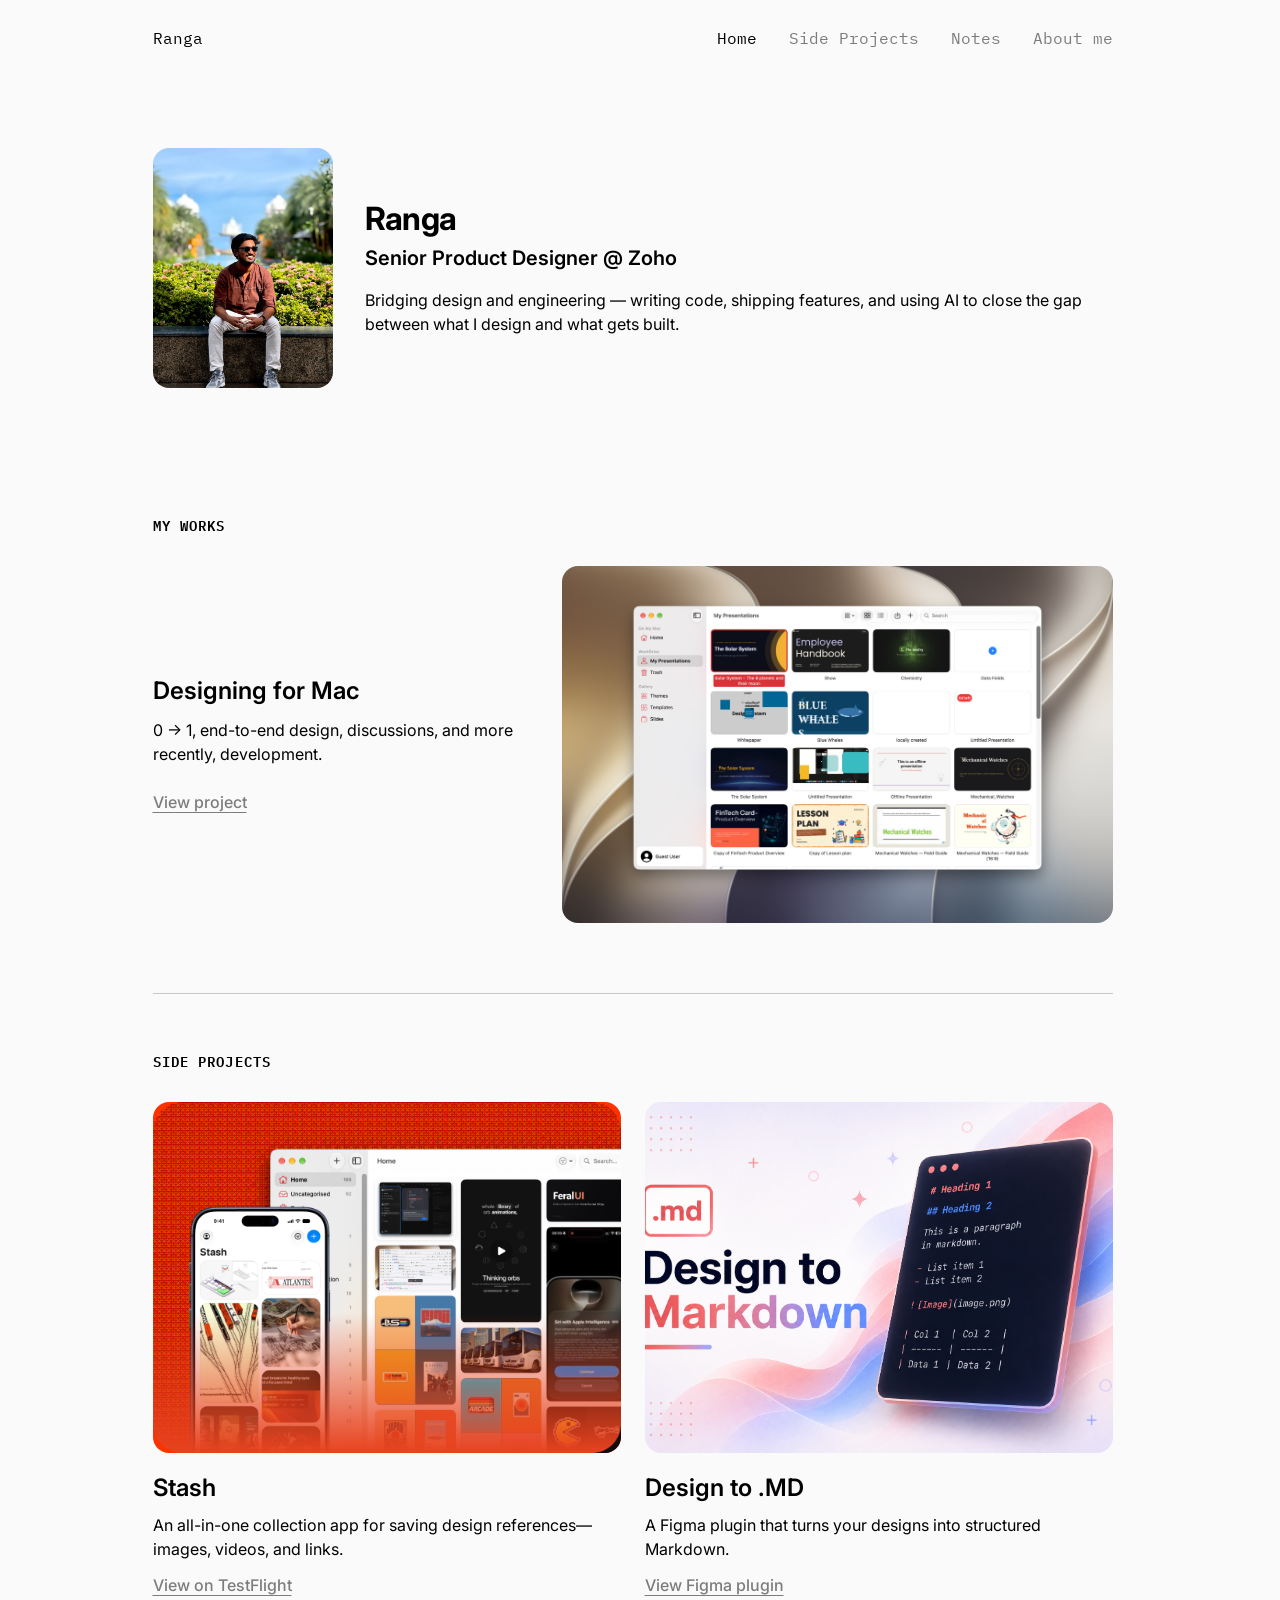
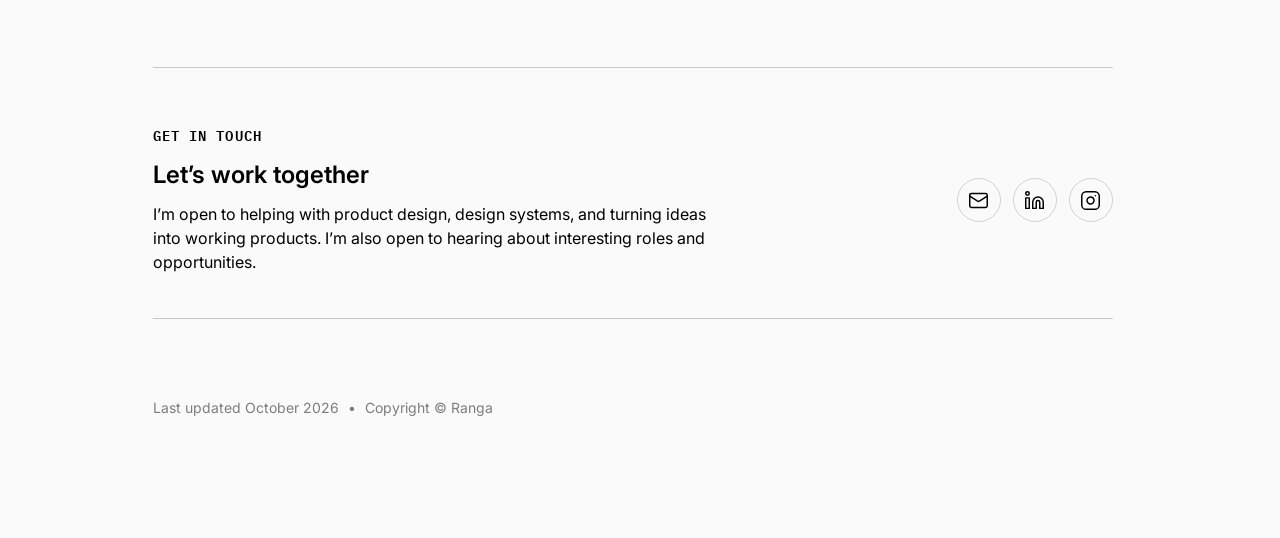
==== index.html @ 2c93a71a "Refine typography responsive layout and SEO metadata" ====
<!doctype html>
<html lang="en">
<head>
  <meta charset="utf-8">
  <meta name="viewport" content="width=device-width, initial-scale=1">
  <meta name="description" content="Ranga is a product designer and builder bridging design and engineering through code, shipped features, and AI.">
  <meta name="theme-color" content="#FAFAFA">
  <link rel="icon" type="image/svg+xml" href="assets/favicon.svg">
  <link rel="canonical" href="https://rangarajan.design/">
  <meta property="og:title" content="Ranga — Product Designer × Builder">
  <meta property="og:description" content="Bridging design and engineering through code, shipped features, and AI.">
  <meta property="og:url" content="https://rangarajan.design/">
  <meta property="og:type" content="website">
  <meta property="og:site_name" content="Ranga">
  <meta property="og:image" content="https://rangarajan.design/assets/images/social-preview.png">
  <meta property="og:image:width" content="1200">
  <meta property="og:image:height" content="630">
  <meta property="og:image:alt" content="Ranga — Product Designer × Builder">
  <meta name="twitter:card" content="summary_large_image">
  <meta name="twitter:title" content="Ranga — Product Designer × Builder">
  <meta name="twitter:description" content="Bridging design and engineering through code, shipped features, and AI.">
  <meta name="twitter:image" content="https://rangarajan.design/assets/images/social-preview.png">
  <meta name="twitter:image:alt" content="Ranga — Product Designer × Builder">
  <script type="application/ld+json">
    {
      "@context": "https://schema.org",
      "@graph": [
        {
          "@type": "Person",
          "@id": "https://rangarajan.design/#person",
          "name": "Rangarajan",
          "alternateName": "Ranga",
          "url": "https://rangarajan.design/",
          "jobTitle": "Product Designer and Builder",
          "description": "Rangarajan is a product designer and builder who leads design for Zoho Show. He bridges design and engineering through code and AI. Outside work, he enjoys badminton, photography, PlayStation games, exploring food, tinkering with hardware, watches, shoes, and thoughtfully designed products.",
          "worksFor": {
            "@type": "Organization",
            "name": "Zoho Corporation",
            "url": "https://www.zoho.com/"
          },
          "knowsAbout": [
            "Product design",
            "Design systems",
            "Web applications",
            "Mobile applications",
            "Desktop applications",
            "AI-assisted development",
            "Consumer technology",
            "Computer hardware",
            "Watches and product craftsmanship"
          ],
          "sameAs": [
            "https://www.linkedin.com/in/ranga19/",
            "https://www.instagram.com/rangar19/"
          ]
        },
        {
          "@type": "WebSite",
          "@id": "https://rangarajan.design/#website",
          "url": "https://rangarajan.design/",
          "name": "Ranga — Product Designer × Builder",
          "description": "The portfolio of Ranga, a product designer and builder bridging design and engineering through code, shipped features, and AI.",
          "author": {
            "@id": "https://rangarajan.design/#person"
          },
          "inLanguage": "en"
        }
      ]
    }
  </script>
  <title>Ranga — Product Designer × Builder</title>
  <link rel="preconnect" href="https://fonts.googleapis.com">
  <link rel="preconnect" href="https://fonts.gstatic.com" crossorigin>
  <link href="https://fonts.googleapis.com/css2?family=IBM+Plex+Mono:wght@400;600&family=Inter:wght@400;500;600;700&display=swap" rel="stylesheet">
  <link rel="stylesheet" href="css/style.css?v=20261008-tablet-width">
  <script src="js/site-nav.js" defer></script>
</head>
<body class="home-page">
  <a class="skip-link" href="#main">Skip to content</a>

  <header class="site-header content-spine">
    <a class="brand" href="index.html" aria-label="Ranga, home">Ranga</a>
    <button class="nav-toggle" type="button" aria-expanded="false" aria-controls="primary-nav" aria-label="Open navigation">
      <svg class="nav-icon nav-icon--menu lucide lucide-menu" viewBox="0 0 24 24" aria-hidden="true"><path d="M4 6h16M4 12h16M4 18h16"/></svg>
      <svg class="nav-icon nav-icon--close lucide lucide-x" viewBox="0 0 24 24" aria-hidden="true"><path d="M18 6 6 18M6 6l12 12"/></svg>
    </button>
    <nav class="site-nav" id="primary-nav" aria-label="Primary navigation">
      <a href="index.html" aria-current="page">Home</a>
      <a href="#side-projects">Side Projects</a>
      <a href="notes.html">Notes</a>
      <a href="about.html">About me</a>
    </nav>
  </header>

  <main id="main">
    <section class="intro reading-spine" id="about" aria-labelledby="intro-title">
      <div class="intro-profile">
        <div class="portrait" role="img" aria-label="Portrait of Ranga">
          <span class="portrait-fallback" aria-hidden="true">R</span>
          <picture>
            <source media="(max-width: 640px)" srcset="assets/images/ranga-portrait-560.jpg">
            <img src="assets/images/ranga-portrait-840.jpg" width="630" height="840" alt="" fetchpriority="high" onerror="this.parentElement.hidden=true">
          </picture>
        </div>
        <div class="intro-copy">
          <h1 id="intro-title">Ranga</h1>
          <p class="intro-role">Senior Product Designer @ Zoho</p>
          <div class="intro-details">
            <p>Bridging design and engineering — writing code, shipping features, and using AI to close the gap between what I design and what gets built.</p>
          </div>
        </div>
      </div>
      <div class="current-build-block" hidden>
        <p class="current-build-label">Currently building</p>
        <article class="stash-feature-card" data-stash-card>
          <span class="stash-feature-dots" aria-hidden="true"></span>
          <div class="stash-feature-copy">
            <div>
              <h2>Stash</h2>
              <p>All your inspirations in one place.</p>
            </div>
            <div class="stash-feature-actions">
              <a class="stash-feature-primary" href="https://testflight.apple.com/join/StmCpgpn" target="_blank" rel="noopener noreferrer">Join TestFlight</a>
              <a class="stash-feature-secondary" href="#side-projects">Read more...</a>
            </div>
          </div>
          <p class="stash-feature-note">*Also available on iPhone and iPad</p>
          <div class="stash-feature-app" aria-hidden="true">
            <img src="assets/images/stash-card-app.png" width="351" height="207" alt="">
          </div>
        </article>
      </div>
    </section>

    <section class="snippets" id="snippets" aria-labelledby="snippets-title" hidden>
      <h2 class="section-label content-spine" id="snippets-title">Snippets</h2>
      <div class="snippet-reel" role="group" aria-label="Snippets media placeholders">
        <div class="snippet snippet--one"><span>Media pending</span></div>
        <div class="snippet snippet--two"><span>Media pending</span></div>
        <div class="snippet snippet--three"><span>Media pending</span></div>
        <div class="snippet snippet--four"><span>Media pending</span></div>
        <div class="snippet snippet--five"><span>Media pending</span></div>
      </div>
    </section>

    <section class="featured-work content-spine" aria-labelledby="works-title">
      <h2 class="section-label" id="works-title">My Works</h2>
      <a class="work-row" href="designing-for-mac.html">
        <div class="work-copy">
          <h2 class="item-title">Designing for Mac</h2>
          <p class="item-description body-1">0 → 1, end-to-end design, discussions, and more recently, development.</p>
          <span class="item-action">View project</span>
        </div>
        <div class="work-media work-media--mac">
          <img src="assets/images/zoho-show.jpg" width="2400" height="1558" alt="Zoho Show for Mac displaying the My Presentations library in a native macOS window">
        </div>
      </a>

      <article class="work-row" hidden>
        <div class="work-copy">
          <h2 class="item-title">Live Activity</h2>
          <p class="item-description">Project details coming soon.</p>
        </div>
        <div class="media-placeholder media-placeholder--feature media-placeholder--accent" role="img" aria-label="Live Activity project media pending">
          <span>Live Activity<br>Media pending</span>
        </div>
      </article>
    </section>

    <section class="side-projects content-spine" id="side-projects" aria-labelledby="side-projects-title">
      <h2 class="section-label" id="side-projects-title">Side Projects</h2>
      <div class="project-grid">
        <a class="project-card" href="https://testflight.apple.com/join/StmCpgpn" target="_blank" rel="noopener noreferrer">
          <span class="project-card-media project-card-media--stash">
            <img src="assets/images/stash-media.png?v=2" width="1200" height="900" alt="Stash running on iPhone and Mac with a visual library of saved inspiration">
          </span>
          <span class="project-card-copy">
            <span class="item-title">Stash</span>
            <span class="item-description">An all-in-one collection app for saving design references—images, videos, and links.</span>
            <span class="item-action">View on TestFlight</span>
          </span>
        </a>

        <a class="project-card" href="https://www.figma.com/community/plugin/1622264338067161068/design-to-markdown" target="_blank" rel="noopener noreferrer">
          <span class="project-card-media project-card-media--design-to-md">
            <img src="assets/images/design-to-markdown.png" width="1536" height="1024" alt="Design to Markdown artwork showing a Markdown document with headings, text, image syntax, and a table">
          </span>
          <span class="project-card-copy">
            <span class="item-title">Design to .MD</span>
            <span class="item-description">A Figma plugin that turns your designs into structured Markdown.</span>
            <span class="item-action">View Figma plugin</span>
          </span>
        </a>

        <article class="project-card" hidden>
          <div class="media-placeholder project-card-media media-placeholder--dark" role="img" aria-label="Solari Screensaver project media pending"><span>Media pending</span></div>
          <div class="project-card-copy">
            <h3 class="item-title">Solari Screensaver</h3>
            <p class="item-description">A Mac screensaver based on the Solari flip display, inspired by HKPandya.</p>
          </div>
        </article>

        <a class="project-card" href="https://whatsmytax-five.vercel.app" target="_blank" rel="noopener noreferrer" hidden>
          <span class="media-placeholder project-card-media" role="img" aria-label="Whatsmy Tax project media pending"><span>Media pending</span></span>
          <span class="project-card-copy">
            <span class="item-title">Whatsmy Tax</span>
            <span class="item-description">A simple way to estimate income tax under India’s tax regimes.</span>
            <span class="item-action">Open project</span>
          </span>
        </a>
      </div>
    </section>

    <section class="home-contact content-spine" aria-labelledby="home-contact-title">
      <div class="home-contact-copy">
        <p class="section-label">Get in touch</p>
        <h2 id="home-contact-title">Let’s work together</h2>
        <p>I’m open to helping with product design, design systems, and turning ideas into working products. I’m also open to hearing about interesting roles and opportunities.</p>
      </div>
      <nav aria-label="Contact links">
        <a class="contact-icon" href="mailto:sr.rangarajan95@gmail.com" aria-label="Email" title="Email">
          <svg class="lucide lucide-mail" viewBox="0 0 24 24" aria-hidden="true"><rect width="20" height="16" x="2" y="4" rx="2"/><path d="m22 7-8.97 5.7a1.94 1.94 0 0 1-2.06 0L2 7"/></svg>
        </a>
        <a class="contact-icon" href="https://www.linkedin.com/in/ranga19/" target="_blank" rel="noopener noreferrer" aria-label="LinkedIn" title="LinkedIn">
          <svg class="lucide lucide-linkedin" viewBox="0 0 24 24" aria-hidden="true"><path d="M16 8a6 6 0 0 1 6 6v7h-4v-7a2 2 0 0 0-2-2 2 2 0 0 0-2 2v7h-4v-7a6 6 0 0 1 6-6z"/><rect width="4" height="12" x="2" y="9"/><circle cx="4" cy="4" r="2"/></svg>
        </a>
        <a class="contact-icon" href="https://www.instagram.com/rangar19/" target="_blank" rel="noopener noreferrer" aria-label="Instagram" title="Instagram">
          <svg class="lucide lucide-instagram" viewBox="0 0 24 24" aria-hidden="true"><rect width="20" height="20" x="2" y="2" rx="5" ry="5"/><path d="M16 11.37A4 4 0 1 1 12.63 8 4 4 0 0 1 16 11.37z"/><line x1="17.5" x2="17.51" y1="6.5" y2="6.5"/></svg>
        </a>
      </nav>
    </section>

  </main>

  <footer class="contact-footer content-spine">
    <p class="footer-meta">Last updated October 2026 <span aria-hidden="true">•</span> Copyright © Ranga</p>
  </footer>
  <script>
    const stashCard = document.querySelector('[data-stash-card]');
    if (stashCard && window.matchMedia('(pointer: fine)').matches) {
      stashCard.addEventListener('pointermove', (event) => {
        const bounds = stashCard.getBoundingClientRect();
        stashCard.style.setProperty('--cursor-x', `${event.clientX - bounds.left}px`);
        stashCard.style.setProperty('--cursor-y', `${event.clientY - bounds.top}px`);
      });
    }
  </script>
</body>
</html>
---- css/style.css ----
:root {
  --background: #fafafa;
  --surface: #f1f1f1;
  --elevated: #fff;
  --text: #000;
  --muted: rgba(0, 0, 0, .5);
  --subtle: rgba(0, 0, 0, .5);
  --border: #d0d0d0;
  --accent: #fe3100;
  --radius: 16px;
  --content-width: 40vw;
  --reading-width: 40vw;
  --ease: ease-out;
}

*, *::before, *::after { box-sizing: border-box; }
[hidden] { display: none !important; }
html {
  overflow-y: scroll;
  scrollbar-gutter: stable;
}
body {
  margin: 0;
  background: var(--background);
  color: var(--text);
  font-family: Inter, "Helvetica Neue", sans-serif;
  font-size: 16px;
  font-weight: 400;
  line-height: 1.5;
  -webkit-font-smoothing: antialiased;
}
a { color: inherit; }
img { display: block; max-width: 100%; }
button { font: inherit; }
p { color: var(--text); }
.content-spine { width: var(--content-width); margin-inline: auto; }
.reading-spine { width: var(--reading-width); margin-inline: auto; }
.skip-link {
  position: fixed; z-index: 10; top: 12px; left: 12px; padding: 10px 16px;
  background: var(--text); color: var(--background); transform: translateY(-180%);
}
.skip-link:focus { transform: none; }
a:focus-visible, button:focus-visible { outline: 2px solid var(--text); outline-offset: 3px; }

.site-header {
  height: 76px; display: flex; align-items: center; justify-content: space-between;
}
.brand { display: inline-flex; align-items: center; min-width: 44px; min-height: 44px; font-family: "IBM Plex Mono", SFMono-Regular, monospace; font-weight: 400; text-decoration: none; }
.site-nav { display: flex; align-items: center; gap: 32px; }
.site-nav a {
  display: inline-flex; align-items: center; min-height: 44px; opacity: .5;
  font-family: "IBM Plex Mono", SFMono-Regular, monospace; font-size: 16px; font-weight: 400;
  text-decoration: none; transition: opacity 120ms var(--ease);
}
.site-nav a:hover, .site-nav a:focus-visible, .site-nav a[aria-current="page"] { opacity: 1; }
.nav-toggle { display: none; }

.intro { padding-top: 72px; padding-bottom: 64px; }
.intro-profile { display: grid; grid-template-columns: minmax(160px, 180px) minmax(0, 1fr); gap: 32px; align-items: center; }
.portrait {
  position: relative; width: 100%; aspect-ratio: 3 / 4; overflow: hidden;
  border-radius: var(--radius); background: var(--surface);
}
.portrait picture, .portrait img { position: absolute; inset: 0; width: 100%; height: 100%; }
.portrait img { object-fit: cover; object-position: 50% 36%; }
.portrait-fallback { position: absolute; inset: 0; display: grid; place-items: center; color: var(--elevated); font-size: 24px; font-weight: 600; }
.intro-copy { min-width: 0; }
.intro h1 { margin: 0; font-size: 32px; font-weight: 700; line-height: 1.2; letter-spacing: -.02em; }
.intro-role { margin: 6px 0 0; color: var(--text); font-size: 20px; font-weight: 600; line-height: 1.4; }
.intro-details { display: grid; gap: 8px; max-width: 75ch; margin-top: 16px; }
.intro-details p { margin: 0; font-size: 16px; font-weight: 400; line-height: 1.5; }
.current-build-block { margin-top: 48px; }
.current-build-label { margin: 0 0 10px 24px; font-family: "IBM Plex Mono", SFMono-Regular, monospace; font-size: 14px; font-weight: 600; line-height: 18px; letter-spacing: .04em; text-transform: uppercase; }
.stash-feature-card {
  --cursor-x: 28%; --cursor-y: 40%;
  position: relative; min-height: 256px; overflow: hidden; padding: 24px;
  border: 1px solid rgba(0, 0, 0, .05); border-radius: 30px; background: #fff;
  box-shadow: 0 10px 28px rgba(0, 0, 0, .15); isolation: isolate;
  transition: box-shadow 180ms var(--ease), transform 180ms var(--ease);
}
.stash-feature-card:hover, .stash-feature-card:focus-within { box-shadow: 0 6px 18px rgba(0, 0, 0, .1); }
.stash-feature-dots {
  position: absolute; z-index: -2; inset: 0; background: url("../assets/images/stash-card-dots.svg") center / cover no-repeat;
  opacity: .62;
}
.stash-feature-card::before {
  content: ""; position: absolute; z-index: -1; inset: 0; pointer-events: none; opacity: 0;
  background-image: radial-gradient(circle, #fff 0 1px, var(--accent) 1.5px 2.5px, rgba(254, 49, 0, .55) 3px, transparent 7px);
  background-position: -12px -12px; background-size: 28px 28px;
  -webkit-mask-image: radial-gradient(86px circle at var(--cursor-x) var(--cursor-y), #000 10%, rgba(0, 0, 0, .82) 42%, transparent 82%);
  mask-image: radial-gradient(86px circle at var(--cursor-x) var(--cursor-y), #000 10%, rgba(0, 0, 0, .82) 42%, transparent 82%);
  transition: opacity 180ms var(--ease);
}
.stash-feature-card:hover::before { opacity: 1; }
.stash-feature-copy { position: relative; z-index: 2; display: flex; height: 100%; flex-direction: column; align-items: flex-start; justify-content: center; gap: 24px; width: 72%; }
.stash-feature-copy h2 { margin: 0; font-size: 24px; font-weight: 700; line-height: 1.2; letter-spacing: -.02em; }
.stash-feature-copy p { margin: 2px 0 0; font-size: 18px; font-weight: 400; line-height: 1.35; }
.stash-feature-actions { display: flex; flex-wrap: wrap; gap: 8px; }
.stash-feature-actions a { display: inline-flex; min-height: 43px; align-items: center; justify-content: center; padding: 10px 16px; border-radius: 999px; font-size: 16px; font-weight: 700; line-height: 1.35; text-decoration: none; }
.stash-feature-primary { background: #f00; color: #fff; box-shadow: 0 9px 18px rgba(255, 0, 0, .28); }
.stash-feature-primary:hover { box-shadow: 0 5px 12px rgba(255, 0, 0, .2); }
.stash-feature-secondary { background: rgba(255, 0, 0, .05); color: #f00; }
.stash-feature-note { position: absolute; z-index: 2; bottom: 24px; left: 24px; margin: 0; color: rgba(0, 0, 0, .4); font-size: 14px; font-weight: 500; line-height: 1.35; }
.stash-feature-app { position: absolute; z-index: 1; top: 42px; bottom: -1px; left: 56%; width: 88%; overflow: hidden; border-radius: 8px 0 0 0; box-shadow: -12px 18px 24px rgba(89, 87, 90, .2); }
.stash-feature-app img { width: auto; max-width: none; height: 100%; object-fit: contain; object-position: left bottom; }
.section-label { margin: 0; color: var(--text); font-family: "IBM Plex Mono", SFMono-Regular, monospace; font-size: 14px; font-weight: 600; line-height: 18px; letter-spacing: .08em; text-transform: uppercase; }

.snippets { overflow: hidden; }
.snippets > .section-label { margin-bottom: 32px; }
.snippet-reel {
  display: flex; gap: 32px; width: max-content; margin-left: calc((100vw - (5 * 417px + 4 * 32px)) / 2);
}
.snippet {
  position: relative; flex: 0 0 417px; width: 417px; height: 321px; overflow: hidden;
  border-radius: var(--radius); background: var(--surface); color: var(--muted);
}
.snippet::before { content: ""; position: absolute; inset: 0; opacity: .6; }
.snippet--one::before { background: linear-gradient(135deg, #dfddd8 0 50%, #f4efe9 50%); }
.snippet--two::before { background: repeating-linear-gradient(45deg, var(--accent) 0 18px, #ffc7ba 18px 36px); }
.snippet--three::before { background: radial-gradient(circle at 35% 45%, #fff 0 8%, transparent 8.5%), #202020; }
.snippet--four::before { background: linear-gradient(115deg, #cfd8d0 0 33%, #809387 33% 66%, #e4e8e4 66%); }
.snippet--five::before { background: repeating-linear-gradient(90deg, #e2d98b 0 22px, #1a1a1a 22px 44px); }
.snippet span, .media-placeholder span {
  position: absolute; right: 16px; bottom: 14px; padding: 5px 8px;
  background: rgba(250,250,250,.9); color: var(--muted); font-family: "IBM Plex Mono", SFMono-Regular, monospace;
  font-size: 14px; font-weight: 600; line-height: 1.25;
  letter-spacing: .04em; text-transform: uppercase;
}

.featured-work { padding-top: 64px; }
.featured-work > .section-label { margin-bottom: 32px; }
.work-row {
  display: grid; grid-template-columns: minmax(0, 7fr) minmax(0, 10fr); gap: 24px; align-items: center;
  min-height: 326px; margin-bottom: 40px; color: inherit; text-decoration: none;
}
.work-copy { display: flex; flex-direction: column; align-items: flex-start; gap: 12px; }
.item-title { margin: 0; font-size: 24px; font-weight: 600; line-height: 1.25; }
.item-description { margin: 0; color: var(--text); font-size: 20px; font-weight: 400; line-height: 1.4; }
.body-1 { font-size: 16px; font-weight: 400; line-height: 1.5; }
.item-action { margin-top: 12px; font-size: 16px; font-weight: 500; color: var(--muted); text-decoration: underline; text-underline-offset: 4px; transition: opacity 120ms var(--ease); }
.media-placeholder { position: relative; display: block; overflow: hidden; border-radius: var(--radius); background: var(--surface); color: var(--muted); }
.media-placeholder--feature { width: 100%; aspect-ratio: 500 / 326; background: linear-gradient(145deg, #e1e1e1, #f5f5f5); }
.media-placeholder--feature::before { content: ""; position: absolute; width: 72%; height: 76%; left: -6%; top: -12%; border: 1px solid var(--border); border-radius: 12px; background: var(--elevated); }
.media-placeholder--feature::after { content: ""; position: absolute; width: 31%; height: 104%; right: 7%; top: 25%; border: 2px solid #777; border-radius: 12px; background: rgba(255,255,255,.55); }
.media-placeholder--dark { background: #242424; }
.media-placeholder--dark::before { background: #393939; border-color: #666; }
.work-media { width: 100%; overflow: hidden; border-radius: var(--radius); background: #000; }
.work-media--mac { aspect-ratio: 2400 / 1558; }
.work-media img { width: 100%; height: 100%; object-fit: cover; }
.work-row[href] { transition: opacity 120ms var(--ease); }
.work-row[href]:hover { opacity: .78; }

.side-projects { margin-top: 70px; padding-top: 58px; border-top: 1px solid rgba(0,0,0,.2); }
.side-projects > .section-label { margin-bottom: 32px; }
.project-grid { display: grid; grid-template-columns: repeat(2, minmax(0, 1fr)); gap: 48px 24px; }
.project-card { display: flex; min-width: 0; flex-direction: column; gap: 20px; color: inherit; text-decoration: none; }
.project-card-media { width: 100%; aspect-ratio: 16 / 11; background: linear-gradient(135deg, #e1e1e1 50%, #ededed 50%); }
.project-card-media--stash { display: block; aspect-ratio: 4 / 3; overflow: hidden; border-radius: var(--radius); background: var(--accent); }
.project-card-media--design-to-md { display: block; aspect-ratio: 4 / 3; overflow: hidden; border-radius: var(--radius); background: var(--surface); }
.project-card-media--stash img, .project-card-media--design-to-md img { width: 100%; height: 100%; object-fit: cover; }
.project-card-copy { display: flex; flex-direction: column; align-items: flex-start; gap: 10px; }
.project-card .item-description { font-size: 16px; line-height: 1.5; }
.project-card .item-action { margin-top: 2px; }
.project-card[href] { transition: opacity 120ms var(--ease); }
.project-card[href]:hover { opacity: .72; }
.media-placeholder--accent { background: var(--accent); }
.media-placeholder--dark { background: #242424; color: #ddd; }

.home-contact { display: flex; justify-content: space-between; align-items: center; gap: 48px; margin-top: 70px; padding-top: 58px; border-top: 1px solid rgba(0,0,0,.2); }
.home-contact-copy { max-width: 560px; }
.home-contact-copy .section-label { margin: 0 0 16px; }
.home-contact-copy h2 { margin: 0; font-size: 24px; font-weight: 600; line-height: 1.25; }
.home-contact-copy > p:last-child { margin: 12px 0 0; font-size: 16px; font-weight: 400; line-height: 1.5; }
.home-contact nav { display: flex; align-items: center; gap: 12px; }
.home-contact .contact-icon {
  display: inline-grid; width: 44px; height: 44px; place-items: center;
  border: 1px solid rgba(0,0,0,.16); border-radius: 50%; color: var(--text);
  text-decoration: none; transition: color 120ms var(--ease), border-color 120ms var(--ease), background 120ms var(--ease);
}
.home-contact .contact-icon svg { width: 21px; height: 21px; fill: none; stroke: currentColor; stroke-width: 1.7; stroke-linecap: round; stroke-linejoin: round; }
.home-contact .contact-icon:hover { border-color: var(--accent); background: rgba(254,49,0,.06); color: var(--accent); }

.notes-page { min-height: 55vh; padding-top: 120px; }
.notes-page .section-label { margin-bottom: 24px; }
.notes-page h1 { margin: 0; font-size: 32px; font-weight: 700; line-height: 1.2; }
.notes-page > p:last-child { max-width: 560px; margin: 16px 0 0; color: var(--text); font-size: 16px; font-weight: 400; line-height: 1.5; }
.about-page { padding-top: 96px; }
.about-intro > .section-label { margin-bottom: 24px; }
.about-intro h1 { max-width: 560px; margin: 0; font-size: 32px; font-weight: 700; line-height: 1.2; letter-spacing: -.02em; }
.about-copy { display: grid; gap: 12px; margin-top: 24px; }
.about-copy p, .about-section > p { margin: 0; font-size: 16px; font-weight: 400; line-height: 1.6; }
.about-section { margin-top: 72px; padding-top: 40px; border-top: 1px solid rgba(0, 0, 0, .16); }
.about-section > .section-label { margin-bottom: 18px; }
.photo-journal > p { color: var(--text); }
.about-contact nav { display: flex; flex-wrap: wrap; gap: 24px; margin-top: 24px; }
.about-contact .contact-icon {
  display: inline-grid; width: 44px; height: 44px; place-items: center;
  border: 1px solid rgba(0, 0, 0, .16); border-radius: 50%; color: var(--text);
  transition: color 120ms var(--ease), border-color 120ms var(--ease), background 120ms var(--ease);
}
.about-contact .contact-icon svg { width: 21px; height: 21px; fill: none; stroke: currentColor; stroke-width: 1.7; stroke-linecap: round; stroke-linejoin: round; }
.about-contact .contact-icon:hover { border-color: var(--accent); background: rgba(254, 49, 0, .06); color: var(--accent); }

.contact-footer {
  display: block;
  margin-top: 44px; padding: 78px 0 120px; border-top: 1px solid rgba(0,0,0,.2);
  font-size: 16px; font-weight: 400; line-height: 1.5;
}
.contact-footer p { margin: 0; }
.footer-main { display: flex; order: 2; justify-content: flex-end; align-items: center; gap: 48px; }
.footer-initials { font-weight: 600; letter-spacing: -.02em; }
.contact-footer nav { display: flex; align-items: center; gap: 8px; }
.contact-footer .footer-social-icon { display: inline-grid; width: 44px; height: 44px; place-items: center; color: var(--text); text-decoration: none; transition: color 120ms var(--ease), opacity 120ms var(--ease); }
.contact-footer .footer-social-icon svg { width: 20px; height: 20px; fill: none; stroke: currentColor; stroke-width: 1.7; stroke-linecap: round; stroke-linejoin: round; }
.contact-footer .footer-social-icon:hover { color: var(--accent); }
.footer-meta { color: var(--muted); font-size: 14px; line-height: 1.5; }
.footer-meta span { margin-inline: 5px; }

.case-study { padding-top: 64px; padding-bottom: 80px; }
.case-intro { text-align: center; }
.case-intro h1 { margin: 0; font-size: 32px; font-weight: 700; line-height: 1.2; letter-spacing: -.02em; }
.case-lede { max-width: 740px; margin: 16px auto 0; color: var(--text); font-size: 24px; font-weight: 600; line-height: 1.3; letter-spacing: -.01em; }
.case-summary { max-width: 600px; margin: 16px auto 0; color: var(--text); font-size: 16px; font-weight: 400; line-height: 1.5; }
.case-mac-image { width: 100%; margin-top: 48px; overflow: hidden; border-radius: var(--radius); background: #fff; }
.case-mac-image img { display: block; width: 100%; height: auto; }
.wip-notice {
  display: grid; grid-template-columns: minmax(0, 4fr) minmax(0, 6fr); gap: 48px;
  margin-top: 48px; padding-top: 32px; border-top: 1px solid rgba(0,0,0,.2);
}
.wip-notice h2 { margin: 0; font-size: 24px; font-weight: 600; line-height: 1.25; }
.wip-notice p { margin: 0; font-size: 16px; font-weight: 400; line-height: 1.5; }
.mac-case .case-intro { max-width: 720px; margin-inline: auto; }
.mac-case h2 { margin: 0; font-size: 24px; font-weight: 600; line-height: 1.25; letter-spacing: -.01em; }
.mac-case section p { margin: 12px 0 0; font-size: 16px; font-weight: 400; line-height: 1.5; }
.mac-facts { display: grid; grid-template-columns: 1.35fr 1.5fr .8fr .65fr 1.35fr; gap: 24px; margin: 48px 0 0; padding: 24px 0; border-block: 1px solid rgba(0,0,0,.2); }
.mac-facts div { min-width: 0; }
.mac-facts dt { margin: 0 0 8px; color: var(--muted); font-family: "IBM Plex Mono", SFMono-Regular, monospace; font-size: 14px; font-weight: 600; line-height: 1.25; letter-spacing: .04em; text-transform: uppercase; }
.mac-facts dd { margin: 0; font-size: 16px; font-weight: 400; line-height: 1.5; }
.mac-overview { display: grid; grid-template-columns: repeat(2, minmax(0, 1fr)); gap: 64px; margin-top: 72px; padding-top: 32px; border-top: 1px solid rgba(0,0,0,.2); }
.mac-statement { display: grid; grid-template-columns: 5fr 7fr; gap: 48px; margin-top: 80px; }
.mac-statement p { margin-top: 0 !important; font-size: 24px !important; font-weight: 600 !important; line-height: 1.35 !important; }
.mac-feature-tabs { margin-top: 80px; }
.mac-feature-tabs-intro { display: grid; grid-template-columns: 5fr 7fr; gap: 48px; }
.mac-feature-tabs-intro p { margin-top: 0 !important; }
.mac-tab-bar { position: sticky; z-index: 4; top: 0; display: flex; justify-content: center; gap: 32px; margin-top: 48px; padding: 16px 0 0; border-bottom: 1px solid rgba(0,0,0,.2); background: var(--background); }
.mac-tab-bar button { min-height: 44px; padding: 0 0 12px; border: 0; border-bottom: 2px solid transparent; background: transparent; color: var(--muted); cursor: pointer; font-size: 16px; font-weight: 500; transition: color 120ms var(--ease), border-color 120ms var(--ease); }
.mac-tab-bar button:hover { color: var(--text); }
.mac-tab-bar button[aria-selected="true"] { border-bottom-color: var(--accent); color: var(--text); }
.mac-tab-panel { padding-top: 48px; }
.mac-tab-copy { display: grid; grid-template-columns: 5fr 7fr; gap: 48px; }
.mac-tab-copy h3 { margin: 0; font-size: 24px; font-weight: 600; line-height: 1.25; letter-spacing: -.01em; }
.mac-tab-copy p { margin-top: 0 !important; }
.mac-iterations { margin-top: 48px; }
.mac-iterations h4, .mac-media-next h4 { margin: 0; font-size: 20px; font-weight: 600; line-height: 1.4; }
.mac-iterations ol { display: grid; grid-template-columns: repeat(3, minmax(0, 1fr)); gap: 24px; margin: 24px 0 0; padding: 0; list-style: none; }
.mac-iterations li { display: flex; flex-direction: column; gap: 8px; padding-top: 16px; border-top: 1px solid rgba(0,0,0,.2); }
.mac-iterations strong { font-size: 16px; font-weight: 600; line-height: 1.5; }
.mac-iterations span { color: var(--text); font-size: 16px; line-height: 1.5; }
.mac-media-next { display: grid; grid-template-columns: 5fr 7fr; gap: 48px; margin-top: 48px; padding-top: 24px; border-top: 1px solid rgba(0,0,0,.2); }
.mac-media-next p { margin: 0 !important; font-size: 16px; line-height: 1.5; }
.mac-media-next p + p { margin-top: 12px !important; }
.mac-tab-gallery { display: grid; grid-template-columns: repeat(2, minmax(0, 1fr)); gap: 24px; margin-top: 40px; }
.mac-tab-gallery figure { margin: 0; }
.mac-tab-gallery figure:first-child { grid-column: 1 / -1; }
.mac-tab-gallery--horizontal { display: flex; width: 100vw; gap: 24px; margin-left: calc((var(--reading-width) - 100vw) / 2); overflow-x: auto; overscroll-behavior-inline: contain; padding: 0 calc((100vw - var(--reading-width)) / 2) 4px; scroll-padding-inline: calc((100vw - var(--reading-width)) / 2); scroll-snap-type: x mandatory; scrollbar-width: none; }
.mac-tab-gallery--horizontal::-webkit-scrollbar { display: none; }
.mac-tab-gallery--horizontal figure { flex: 0 0 min(642px, var(--reading-width)); scroll-snap-align: start; }
.mac-tab-gallery--horizontal figure:first-child { grid-column: auto; }
.mac-tab-image { width: 100%; height: auto; }
.mac-tab-placeholder { position: relative; width: 100%; aspect-ratio: 4 / 3; overflow: hidden; border-radius: var(--radius); background: var(--surface); color: var(--muted); }
.mac-tab-gallery figure:first-child .mac-tab-placeholder { aspect-ratio: 16 / 7; }
.mac-tab-placeholder span { position: absolute; right: 16px; bottom: 14px; font-family: "IBM Plex Mono", SFMono-Regular, monospace; font-size: 14px; font-weight: 600; line-height: 1.25; letter-spacing: .04em; text-transform: uppercase; }
.mac-tab-gallery figcaption { margin-top: 10px; color: var(--muted); font-size: 14px; line-height: 1.5; }
.mac-closing { display: grid; grid-template-columns: 5fr 7fr; gap: 64px; margin-top: 80px; padding-top: 32px; border-top: 1px solid rgba(0,0,0,.2); }
.mac-closing blockquote { margin: 0; }
.mac-closing blockquote p { margin-top: 0; font-size: 24px; font-weight: 600; line-height: 1.35; letter-spacing: -.01em; }
.mac-challenges { margin-top: 80px; padding-top: 32px; border-top: 1px solid rgba(0,0,0,.2); }
.mac-challenges h2 { margin: 0; }
.mac-beyond { display: grid; grid-template-columns: 5fr 7fr; gap: 64px; margin-top: 80px; padding-top: 32px; border-top: 1px solid rgba(0,0,0,.2); }
.mac-beyond h2, .mac-beyond p { margin-top: 0; }
.mac-beyond p + p { margin-top: 16px; }
.case-hero { aspect-ratio: 672 / 335; margin-top: 64px; background: linear-gradient(145deg, #dedede, #f2f2f2); }
.case-hero::before { content: ""; position: absolute; inset: 15% 19%; border-radius: 12px; background: var(--elevated); }
.case-thought { display: grid; grid-template-columns: 5fr 7fr; gap: 48px; margin-top: 112px; }
.case-thought h2, .case-flow h2, .case-decision h2 { margin: 0; font-size: 24px; font-weight: 600; line-height: 1.25; letter-spacing: -.01em; }
.case-thought p { margin: 0; font-size: 24px; font-weight: 600; line-height: 1.35; }
.case-flow { margin-top: 112px; }
.case-flow h2 { max-width: 520px; }
.case-flow ol { display: grid; grid-template-columns: repeat(3, 1fr); gap: 24px; margin: 40px 0 0; padding: 0; list-style: none; }
.case-flow li { display: flex; flex-direction: column; gap: 8px; padding-top: 16px; border-top: 1px solid rgba(0,0,0,.2); }
.case-flow li strong { font-size: 20px; font-weight: 600; line-height: 1.4; }
.case-flow li > span:last-child { font-size: 16px; line-height: 1.5; }
.flow-index { color: var(--muted); font-family: "IBM Plex Mono", SFMono-Regular, monospace; font-size: 14px; font-weight: 600; }
.case-demo { width: 100%; aspect-ratio: 16 / 7; margin-top: 112px; border-radius: 0; background: #242424; }
.case-demo::before { content: ""; position: absolute; inset: 12% 22%; border-radius: var(--radius); background: #393939; }
.case-decision { display: grid; grid-template-columns: 7fr 5fr; gap: 64px; align-items: start; margin-top: 112px; }
.case-decision p { margin: 16px 0 0; font-size: 16px; line-height: 1.5; }
.case-decision p strong { font-weight: 600; }
.decision-ui { display: flex; flex-wrap: wrap; align-items: center; gap: 12px; padding: 20px; border-radius: var(--radius); background: var(--surface); font-size: 16px; }
.decision-ui span:nth-child(even) { color: var(--muted); }
.decision-ui strong { color: var(--accent); font-weight: 600; }
.back-link { display: flex; align-items: center; min-height: 44px; margin-top: 80px; color: var(--muted); text-underline-offset: 4px; transition: opacity 120ms var(--ease); }

@media (max-width: 767px) {
  body, h1, h2, h3, p, li, blockquote, figcaption, .case-intro, .case-lede, .case-summary { text-align: left; }
  .content-spine, .reading-spine { width: calc(100% - 48px); }
  .site-header { position: relative; z-index: 20; height: 76px; min-height: 76px; overflow: visible; }
  .brand { flex: 0 0 auto; min-height: 44px; }
  .nav-toggle {
    display: inline-grid; width: 44px; height: 44px; padding: 0; place-items: center;
    border: 0; border-radius: 50%; background: transparent; color: var(--text); cursor: pointer;
  }
  .nav-toggle:hover { background: rgba(0, 0, 0, .05); }
  .nav-icon { grid-area: 1 / 1; width: 22px; height: 22px; fill: none; stroke: currentColor; stroke-width: 1.8; stroke-linecap: round; transition: opacity 140ms var(--ease), transform 140ms var(--ease); }
  .nav-icon--close { opacity: 0; transform: rotate(-45deg) scale(.75); }
  .nav-toggle[aria-expanded="true"] .nav-icon--menu { opacity: 0; transform: rotate(45deg) scale(.75); }
  .nav-toggle[aria-expanded="true"] .nav-icon--close { opacity: 1; transform: none; }
  .site-nav {
    position: absolute; top: 68px; left: 0; display: flex; width: 100%; padding: 8px;
    flex-direction: column; align-items: stretch; gap: 0; overflow: hidden;
    border: 1px solid rgba(0, 0, 0, .1); border-radius: 14px; background: rgba(250, 250, 250, .98);
    box-shadow: 0 16px 36px rgba(0, 0, 0, .12); opacity: 0; visibility: hidden;
    transform: translateY(-8px); pointer-events: none;
    transition: opacity 140ms var(--ease), visibility 140ms var(--ease), transform 140ms var(--ease);
  }
  .site-header.nav-open .site-nav { opacity: 1; visibility: visible; transform: none; pointer-events: auto; }
  .site-nav a { width: 100%; min-height: 48px; padding: 0 12px; border-radius: 10px; }
  .site-nav a:hover, .site-nav a:focus-visible { background: rgba(0, 0, 0, .05); }
  .intro { padding-top: 40px; padding-bottom: 56px; }
  .intro-profile { grid-template-columns: 1fr; gap: 20px; align-items: start; }
  .portrait { width: 96px; }
  .intro h1 { font-size: 24px; }
  .intro-role { margin-top: 4px; font-size: 16px; }
  .intro-details { margin-top: 12px; }
  .current-build-block { margin-top: 40px; }
  .current-build-label { margin-left: 0; }
  .stash-feature-card { min-height: 470px; padding: 24px; border-radius: 24px; }
  .stash-feature-copy { width: 100%; height: auto; justify-content: flex-start; }
  .stash-feature-copy p { font-size: 16px; }
  .stash-feature-actions a { font-size: 14px; }
  .stash-feature-note { top: 174px; bottom: auto; }
  .stash-feature-app { top: 222px; left: 24px; width: calc(100% - 24px); height: 275px; }
  .snippets > .section-label { margin-bottom: 24px; }
  .snippet-reel { width: auto; margin-left: 24px; padding-right: 24px; overflow-x: auto; scroll-snap-type: x mandatory; scrollbar-width: none; }
  .snippet-reel::-webkit-scrollbar { display: none; }
  .snippet { flex-basis: 78vw; width: 78vw; height: auto; aspect-ratio: 417 / 321; scroll-snap-align: start; }
  .featured-work { padding-top: 56px; }
  .work-row { grid-template-columns: 1fr; gap: 24px; margin-bottom: 64px; }
  .media-placeholder--feature { width: 100%; }
  .side-projects { margin-top: 32px; padding-top: 48px; }
  .project-grid { grid-template-columns: 1fr; gap: 48px; }
  .home-contact { flex-direction: column; align-items: stretch; gap: 20px; margin-top: 48px; padding-top: 40px; }
  .home-contact-copy { min-width: 0; }
  .home-contact nav { flex: 0 0 auto; justify-content: flex-end; gap: 2px; }
  .home-contact .contact-icon { width: 40px; height: 40px; }
  .contact-footer { margin-top: 24px; padding: 48px 0 72px; }
  .contact-footer nav { flex-wrap: nowrap; gap: 2px; }
  .footer-main { flex: 0 0 auto; }
  .footer-meta { flex: 1 1 auto; font-size: 12px; }
  .case-study { padding-top: 40px; padding-bottom: 64px; }
  .case-lede { font-size: 24px; }
  .case-mac-image { margin-top: 32px; }
  .wip-notice { grid-template-columns: 1fr; gap: 16px; margin-top: 32px; padding-top: 24px; }
  .mac-facts { grid-template-columns: repeat(2, minmax(0, 1fr)); gap: 24px; margin-top: 32px; }
  .mac-overview, .mac-statement, .mac-feature-tabs-intro, .mac-tab-copy, .mac-media-next, .mac-closing, .mac-beyond { grid-template-columns: 1fr; gap: 24px; }
  .mac-overview { margin-top: 56px; }
  .mac-statement, .mac-feature-tabs, .mac-closing, .mac-challenges, .mac-beyond { margin-top: 64px; }
  .mac-iterations ol { grid-template-columns: 1fr; gap: 24px; }
  .mac-tab-bar { justify-content: center; gap: 24px; margin-top: 40px; overflow-x: auto; scrollbar-width: none; }
  .mac-tab-bar::-webkit-scrollbar { display: none; }
  .mac-tab-bar button { flex: 0 0 auto; }
  .mac-tab-panel { padding-top: 32px; }
  .mac-tab-gallery { grid-template-columns: 1fr; gap: 32px; margin-top: 32px; }
  .mac-tab-gallery figure:first-child { grid-column: auto; }
  .mac-tab-gallery--horizontal { display: flex; width: 100vw; gap: 16px; margin-left: -24px; padding-inline: 24px; scroll-padding-inline: 24px; }
  .mac-tab-gallery--horizontal figure { flex-basis: calc(100vw - 48px); }
  .mac-tab-gallery figure:first-child .mac-tab-placeholder { aspect-ratio: 4 / 3; }
  .mac-statement p, .mac-closing blockquote p { font-size: 20px !important; }
  .case-hero { margin-top: 48px; }
  .case-thought, .case-decision { grid-template-columns: 1fr; gap: 24px; margin-top: 80px; }
  .case-flow { margin-top: 80px; }
  .case-flow ol { grid-template-columns: 1fr; gap: 32px; margin-top: 32px; }
  .case-demo { aspect-ratio: 4 / 3; margin-top: 80px; }
  .back-link { margin-top: 64px; }
}

@media (min-width: 768px) and (max-width: 1440px) {
  .content-spine, .reading-spine { width: 75vw; }
}

@media (prefers-reduced-motion: reduce) {
  *, *::before, *::after { transition-duration: 0.01ms !important; }
}
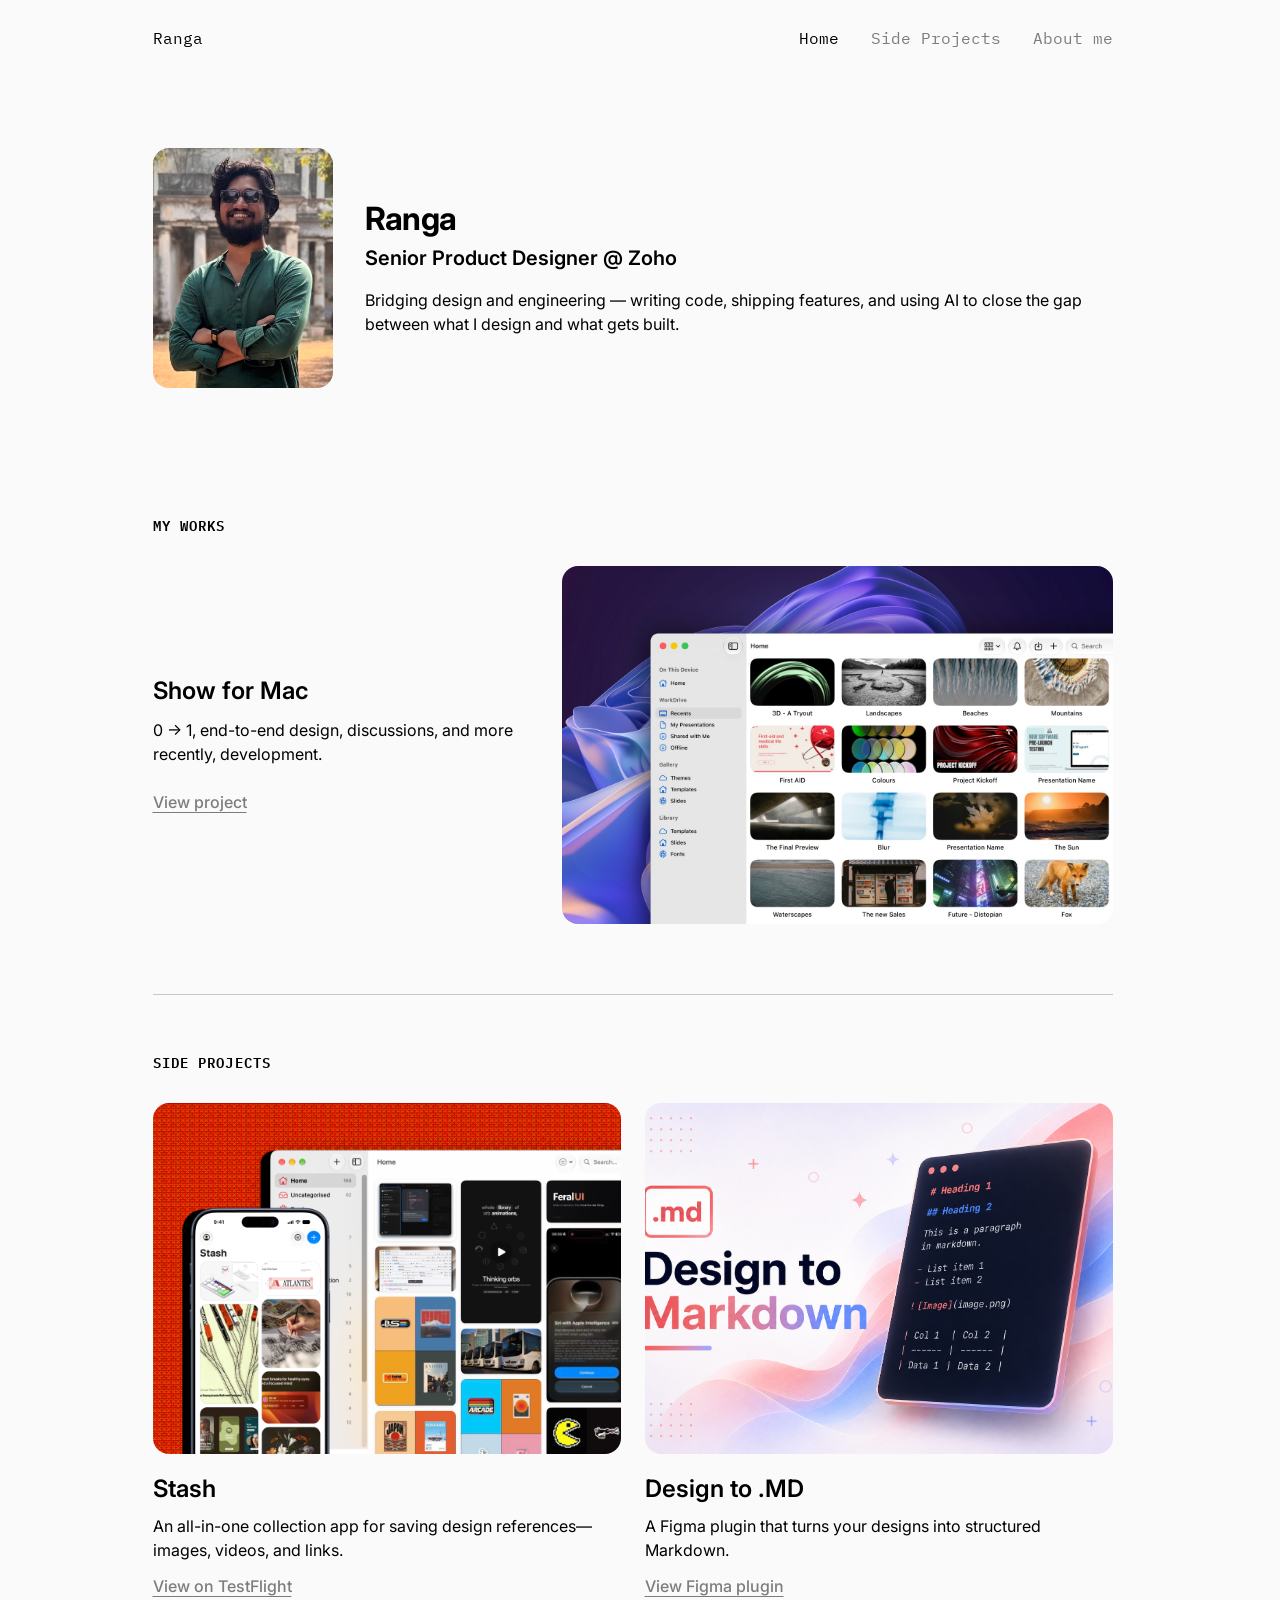
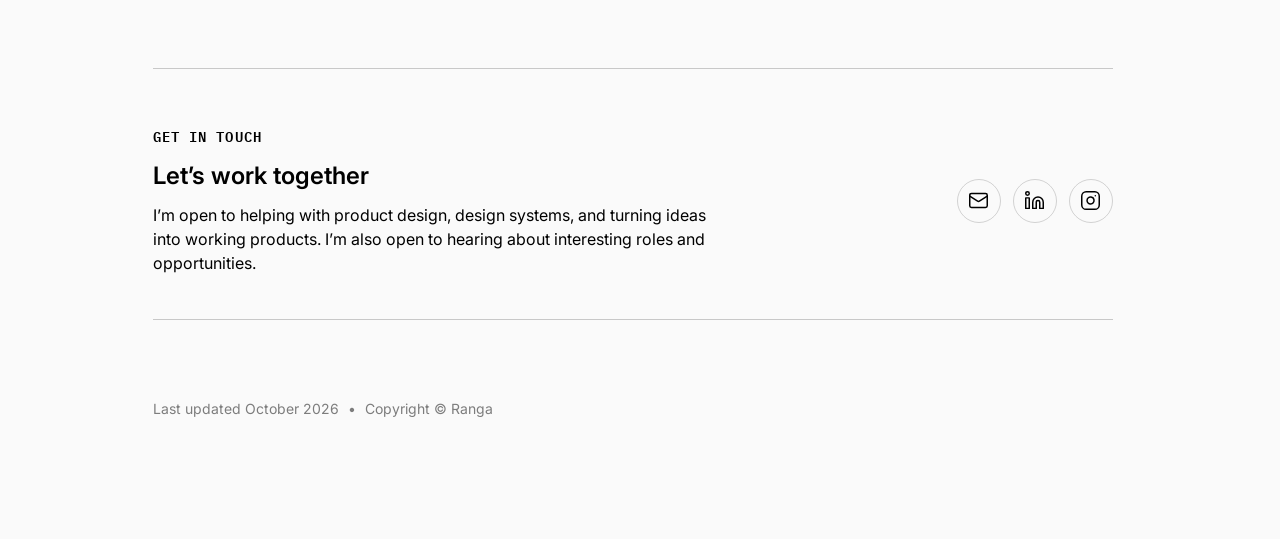
==== commit fc84ec22: "Update portfolio content and visual assets" ====
--- a/index.html
+++ b/index.html
@@ -87,7 +87,6 @@
     <nav class="site-nav" id="primary-nav" aria-label="Primary navigation">
       <a href="index.html" aria-current="page">Home</a>
       <a href="#side-projects">Side Projects</a>
-      <a href="notes.html">Notes</a>
       <a href="about.html">About me</a>
     </nav>
   </header>
@@ -98,8 +97,8 @@
         <div class="portrait" role="img" aria-label="Portrait of Ranga">
           <span class="portrait-fallback" aria-hidden="true">R</span>
           <picture>
-            <source media="(max-width: 640px)" srcset="assets/images/ranga-portrait-560.jpg">
-            <img src="assets/images/ranga-portrait-840.jpg" width="630" height="840" alt="" fetchpriority="high" onerror="this.parentElement.hidden=true">
+            <source media="(max-width: 640px)" srcset="assets/images/ranga-portrait-560.jpg?v=3">
+            <img src="assets/images/ranga-portrait-840.jpg?v=3" width="630" height="840" alt="" fetchpriority="high" onerror="this.parentElement.hidden=true">
           </picture>
         </div>
         <div class="intro-copy">
@@ -147,12 +146,12 @@
       <h2 class="section-label" id="works-title">My Works</h2>
       <a class="work-row" href="designing-for-mac.html">
         <div class="work-copy">
-          <h2 class="item-title">Designing for Mac</h2>
+          <h2 class="item-title">Show for Mac</h2>
           <p class="item-description body-1">0 → 1, end-to-end design, discussions, and more recently, development.</p>
           <span class="item-action">View project</span>
         </div>
         <div class="work-media work-media--mac">
-          <img src="assets/images/zoho-show.jpg" width="2400" height="1558" alt="Zoho Show for Mac displaying the My Presentations library in a native macOS window">
+          <img src="assets/images/show-for-mac-purple.jpg" width="1512" height="982" alt="Zoho Show for macOS home screen displaying recent presentations against an abstract purple background">
         </div>
       </a>
 
@@ -172,7 +171,7 @@
       <div class="project-grid">
         <a class="project-card" href="https://testflight.apple.com/join/StmCpgpn" target="_blank" rel="noopener noreferrer">
           <span class="project-card-media project-card-media--stash">
-            <img src="assets/images/stash-media.png?v=2" width="1200" height="900" alt="Stash running on iPhone and Mac with a visual library of saved inspiration">
+            <img src="assets/images/stash-media.png?v=5" width="1200" height="900" alt="Stash running on iPhone and Mac with a visual library of saved inspiration">
           </span>
           <span class="project-card-copy">
             <span class="item-title">Stash</span>
--- a/css/style.css
+++ b/css/style.css
@@ -145,7 +145,7 @@
 .media-placeholder--dark { background: #242424; }
 .media-placeholder--dark::before { background: #393939; border-color: #666; }
 .work-media { width: 100%; overflow: hidden; border-radius: var(--radius); background: #000; }
-.work-media--mac { aspect-ratio: 2400 / 1558; }
+.work-media--mac { aspect-ratio: 1512 / 982; }
 .work-media img { width: 100%; height: 100%; object-fit: cover; }
 .work-row[href] { transition: opacity 120ms var(--ease); }
 .work-row[href]:hover { opacity: .78; }
@@ -191,7 +191,77 @@
 .about-copy p, .about-section > p { margin: 0; font-size: 16px; font-weight: 400; line-height: 1.6; }
 .about-section { margin-top: 72px; padding-top: 40px; border-top: 1px solid rgba(0, 0, 0, .16); }
 .about-section > .section-label { margin-bottom: 18px; }
+.inspiration-logos {
+  display: flex;
+  align-items: center;
+  gap: 40px;
+  margin: 6px 0 24px;
+  padding: 0;
+  list-style: none;
+}
+.inspiration-logos li { display: flex; align-items: center; min-height: 44px; }
+.inspiration-logo { display: block; overflow: visible; }
+.inspiration-logo--apple { width: 34px; height: 34px; fill: var(--text); }
+.inspiration-logo--muji { width: 86px; height: auto; }
+.inspiration-logo--muji rect { fill: #7f0019; }
+.inspiration-logo--muji text {
+  fill: #fff;
+  font-family: Arial, Helvetica, sans-serif;
+  font-size: 22px;
+  font-weight: 700;
+  letter-spacing: .08em;
+}
+.inspiration-logo--ikea { width: 88px; height: auto; }
+.inspiration-logo--ikea rect { fill: #0058a3; }
+.inspiration-logo--ikea ellipse { fill: #ffda1a; }
+.inspiration-logo--ikea text {
+  fill: #0058a3;
+  font-family: Arial Black, Arial, Helvetica, sans-serif;
+  font-size: 22px;
+  font-weight: 900;
+  letter-spacing: -.08em;
+}
+.inspiration-logo--fujifilm { width: 112px; height: auto; }
+.inspiration-logo--fujifilm text {
+  fill: #000;
+  font-family: Arial Black, Arial, Helvetica, sans-serif;
+  font-size: 23px;
+  font-weight: 900;
+  letter-spacing: -.06em;
+}
+.inspiration-logo--fujifilm .fujifilm-accent { fill: #e60012; }
+.inspiration-logo--logitech { width: 112px; height: auto; fill: #000; }
+.inspiration-logo--logitech text {
+  font-family: Arial, Helvetica, sans-serif;
+  font-size: 21px;
+  font-weight: 700;
+  letter-spacing: -.06em;
+}
 .photo-journal > p { color: var(--text); }
+.photo-journal-gallery {
+  --marquee-inset: calc((100vw - var(--reading-width)) / 2);
+  width: 100vw;
+  margin-top: 24px;
+  margin-left: calc((var(--reading-width) - 100vw) / 2);
+  overflow: hidden;
+}
+.photo-marquee-track {
+  display: flex;
+  width: max-content;
+  transform: translateX(var(--marquee-inset));
+  animation: photo-marquee 72s linear infinite;
+  will-change: transform;
+}
+.photo-marquee-group { display: flex; flex: none; gap: 16px; padding-right: 16px; }
+.photo-journal-gallery:hover .photo-marquee-track,
+.photo-journal-gallery:focus-within .photo-marquee-track,
+.photo-journal-gallery.is-paused .photo-marquee-track { animation-play-state: paused; }
+.photo-journal-gallery figure { flex: 0 0 auto; height: clamp(320px, 34vw, 480px); margin: 0; }
+.photo-journal-gallery img { width: auto; max-width: none; height: 100%; border-radius: 12px; }
+@keyframes photo-marquee {
+  from { transform: translateX(var(--marquee-inset)); }
+  to { transform: translateX(calc(-50% + var(--marquee-inset))); }
+}
 .about-contact nav { display: flex; flex-wrap: wrap; gap: 24px; margin-top: 24px; }
 .about-contact .contact-icon {
   display: inline-grid; width: 44px; height: 44px; place-items: center;
@@ -218,10 +288,12 @@
 
 .case-study { padding-top: 64px; padding-bottom: 80px; }
 .case-intro { text-align: center; }
+.case-intro--mac { text-align: left; }
+.case-intro--mac .case-lede, .case-intro--mac .case-summary { margin-inline: 0; }
 .case-intro h1 { margin: 0; font-size: 32px; font-weight: 700; line-height: 1.2; letter-spacing: -.02em; }
 .case-lede { max-width: 740px; margin: 16px auto 0; color: var(--text); font-size: 24px; font-weight: 600; line-height: 1.3; letter-spacing: -.01em; }
 .case-summary { max-width: 600px; margin: 16px auto 0; color: var(--text); font-size: 16px; font-weight: 400; line-height: 1.5; }
-.case-mac-image { width: 100%; margin-top: 48px; overflow: hidden; border-radius: var(--radius); background: #fff; }
+.case-mac-image { width: 100%; margin-top: 48px; overflow: hidden; border: 1px solid rgba(0,0,0,.16); border-radius: var(--radius); background: #fff; }
 .case-mac-image img { display: block; width: 100%; height: auto; }
 .wip-notice {
   display: grid; grid-template-columns: minmax(0, 4fr) minmax(0, 6fr); gap: 48px;
@@ -354,6 +426,14 @@
   .home-contact nav { flex: 0 0 auto; justify-content: flex-end; gap: 2px; }
   .home-contact .contact-icon { width: 40px; height: 40px; }
   .contact-footer { margin-top: 24px; padding: 48px 0 72px; }
+  .photo-journal-gallery {
+    --marquee-inset: 24px;
+    width: 100vw;
+    margin-top: 20px;
+    margin-left: -24px;
+  }
+  .photo-marquee-group { gap: 12px; padding-right: 12px; }
+  .photo-journal-gallery figure { height: 340px; }
   .contact-footer nav { flex-wrap: nowrap; gap: 2px; }
   .footer-main { flex: 0 0 auto; }
   .footer-meta { flex: 1 1 auto; font-size: 12px; }
@@ -385,9 +465,14 @@
 }
 
 @media (min-width: 768px) and (max-width: 1440px) {
+  :root { --content-width: 75vw; --reading-width: 75vw; }
   .content-spine, .reading-spine { width: 75vw; }
 }
 
 @media (prefers-reduced-motion: reduce) {
   *, *::before, *::after { transition-duration: 0.01ms !important; }
-}
+  .photo-journal-gallery { overflow-x: auto; scrollbar-width: none; }
+  .photo-journal-gallery::-webkit-scrollbar { display: none; }
+  .photo-marquee-track { animation: none; transform: translateX(var(--marquee-inset)); will-change: auto; }
+  .photo-marquee-group[aria-hidden="true"] { display: none; }
+}
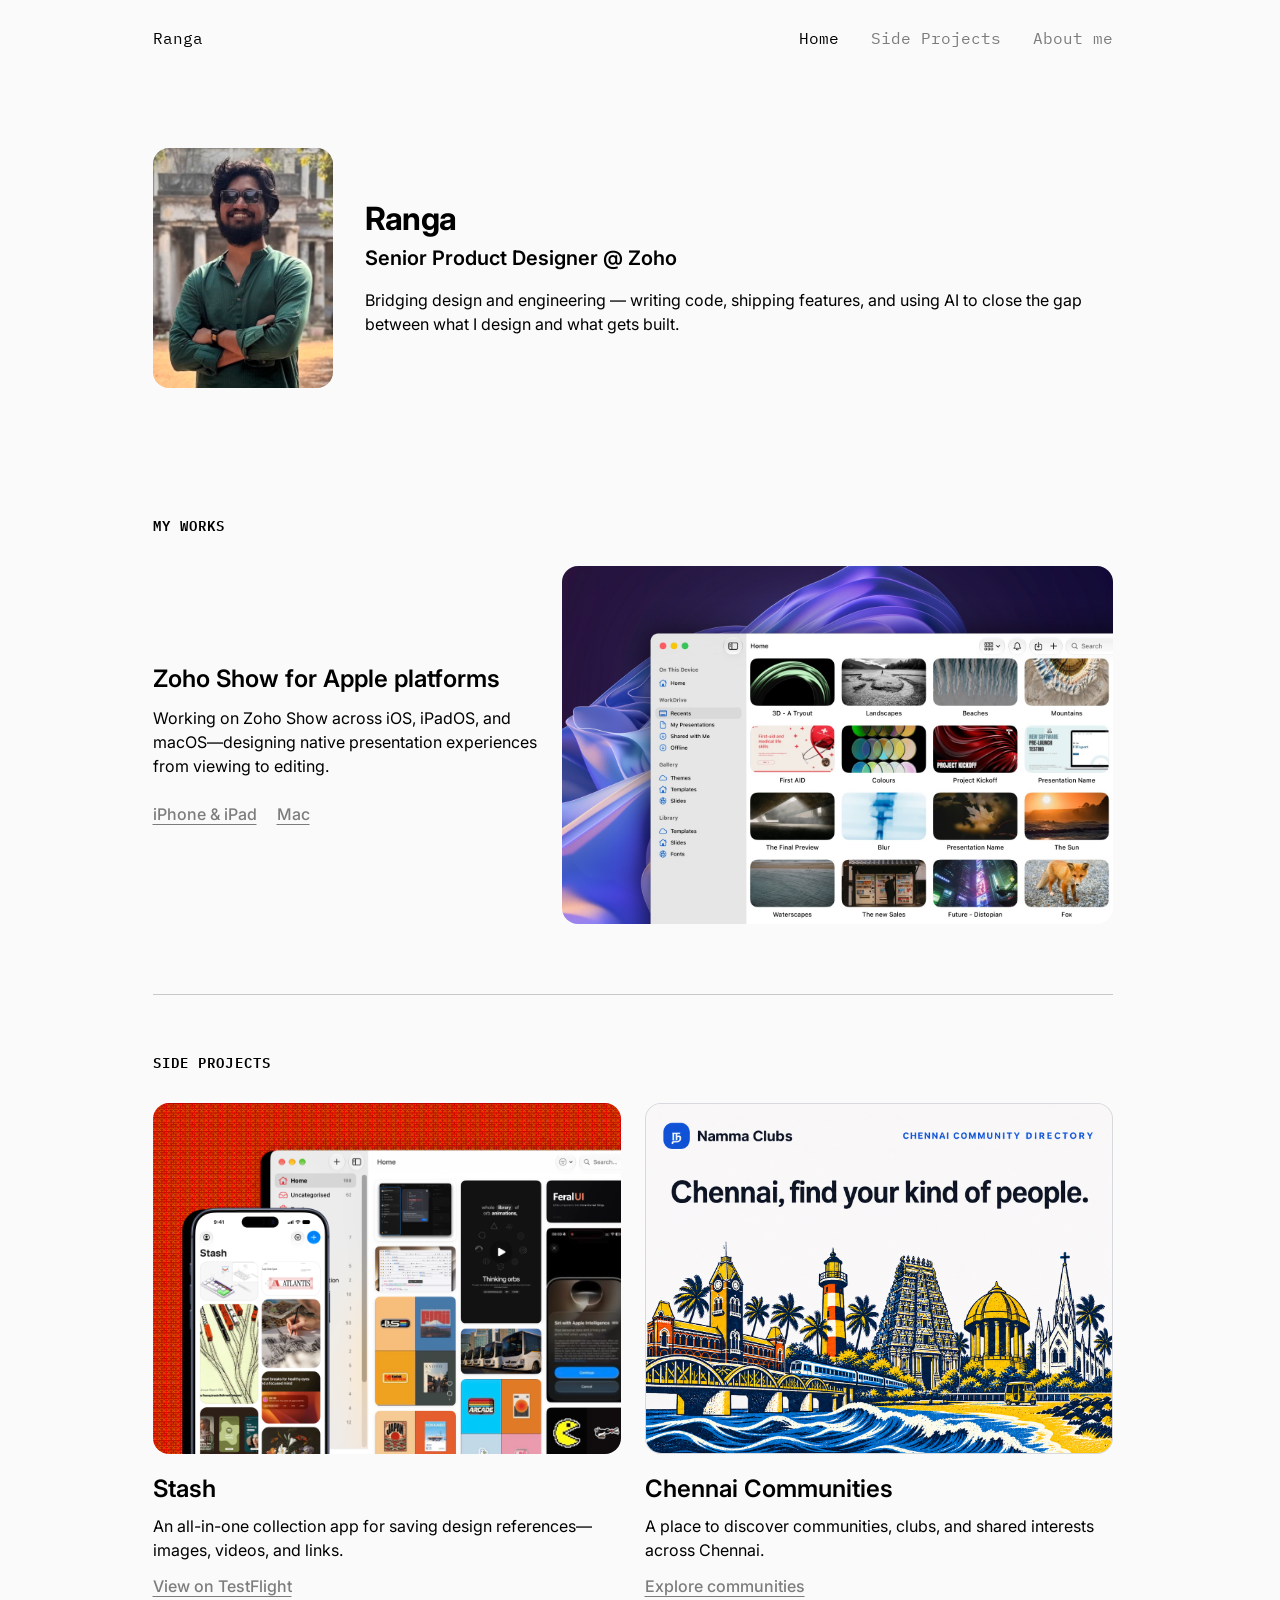
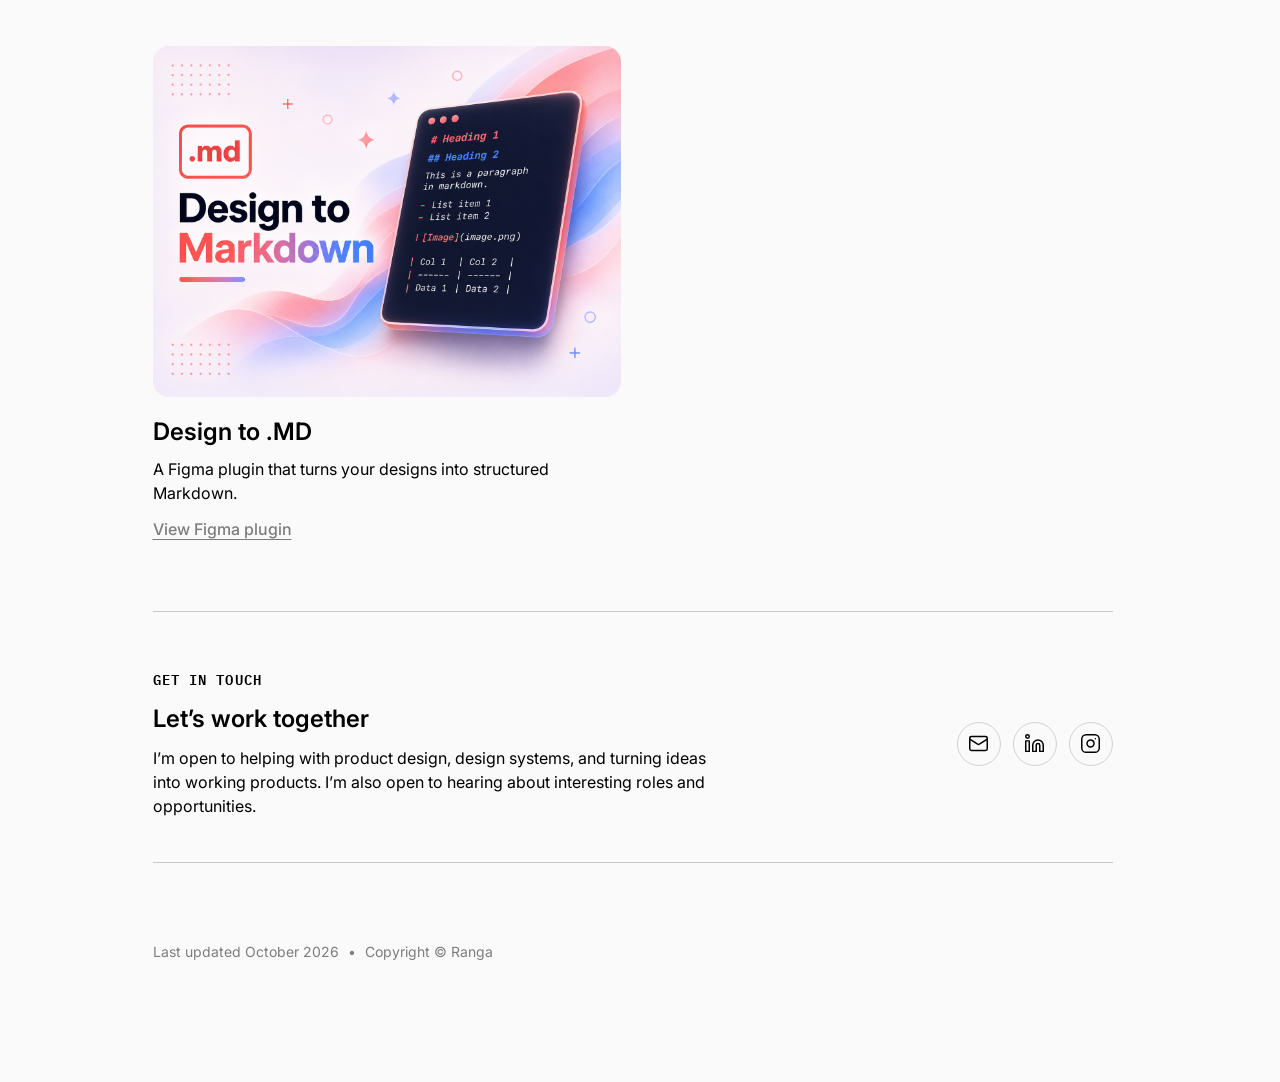
==== commit 01072f71: "Update portfolio work and side projects" ====
--- a/index.html
+++ b/index.html
@@ -144,16 +144,19 @@
 
     <section class="featured-work content-spine" aria-labelledby="works-title">
       <h2 class="section-label" id="works-title">My Works</h2>
-      <a class="work-row" href="designing-for-mac.html">
+      <article class="work-row">
         <div class="work-copy">
-          <h2 class="item-title">Show for Mac</h2>
-          <p class="item-description body-1">0 → 1, end-to-end design, discussions, and more recently, development.</p>
-          <span class="item-action">View project</span>
+          <h2 class="item-title">Zoho Show for Apple platforms</h2>
+          <p class="item-description body-1">Working on Zoho Show across iOS, iPadOS, and macOS—designing native presentation experiences from viewing to editing.</p>
+          <nav class="work-actions" aria-label="Download Zoho Show">
+            <a class="item-action" href="https://apps.apple.com/in/app/zoho-show-presentation-maker/id1309156447?platform=iphone" target="_blank" rel="noopener noreferrer">iPhone &amp; iPad</a>
+            <a class="item-action" href="https://apps.apple.com/in/app/zoho-show-presentation-maker/id1309156447?platform=mac" target="_blank" rel="noopener noreferrer">Mac</a>
+          </nav>
         </div>
         <div class="work-media work-media--mac">
           <img src="assets/images/show-for-mac-purple.jpg" width="1512" height="982" alt="Zoho Show for macOS home screen displaying recent presentations against an abstract purple background">
         </div>
-      </a>
+      </article>
 
       <article class="work-row" hidden>
         <div class="work-copy">
@@ -180,9 +183,20 @@
           </span>
         </a>
 
+        <a class="project-card" href="https://chennai-clubs.vercel.app" target="_blank" rel="noopener noreferrer">
+          <span class="project-card-media project-card-media--chennai">
+            <img src="assets/images/chennai-communities-card.png" width="1448" height="1086" alt="Namma Clubs artwork inviting people in Chennai to find their kind of community">
+          </span>
+          <span class="project-card-copy">
+            <span class="item-title">Chennai Communities</span>
+            <span class="item-description">A place to discover communities, clubs, and shared interests across Chennai.</span>
+            <span class="item-action">Explore communities</span>
+          </span>
+        </a>
+
         <a class="project-card" href="https://www.figma.com/community/plugin/1622264338067161068/design-to-markdown" target="_blank" rel="noopener noreferrer">
           <span class="project-card-media project-card-media--design-to-md">
-            <img src="assets/images/design-to-markdown.png" width="1536" height="1024" alt="Design to Markdown artwork showing a Markdown document with headings, text, image syntax, and a table">
+            <img src="assets/images/design-to-markdown-card.png" width="1448" height="1086" alt="Design to Markdown artwork showing a Markdown document with headings, text, image syntax, and a table">
           </span>
           <span class="project-card-copy">
             <span class="item-title">Design to .MD</span>
--- a/css/style.css
+++ b/css/style.css
@@ -138,6 +138,8 @@
 .item-description { margin: 0; color: var(--text); font-size: 20px; font-weight: 400; line-height: 1.4; }
 .body-1 { font-size: 16px; font-weight: 400; line-height: 1.5; }
 .item-action { margin-top: 12px; font-size: 16px; font-weight: 500; color: var(--muted); text-decoration: underline; text-underline-offset: 4px; transition: opacity 120ms var(--ease); }
+.work-actions { display: flex; flex-wrap: wrap; gap: 8px 20px; margin-top: 12px; }
+.work-actions .item-action { margin-top: 0; }
 .media-placeholder { position: relative; display: block; overflow: hidden; border-radius: var(--radius); background: var(--surface); color: var(--muted); }
 .media-placeholder--feature { width: 100%; aspect-ratio: 500 / 326; background: linear-gradient(145deg, #e1e1e1, #f5f5f5); }
 .media-placeholder--feature::before { content: ""; position: absolute; width: 72%; height: 76%; left: -6%; top: -12%; border: 1px solid var(--border); border-radius: 12px; background: var(--elevated); }
@@ -157,7 +159,9 @@
 .project-card-media { width: 100%; aspect-ratio: 16 / 11; background: linear-gradient(135deg, #e1e1e1 50%, #ededed 50%); }
 .project-card-media--stash { display: block; aspect-ratio: 4 / 3; overflow: hidden; border-radius: var(--radius); background: var(--accent); }
 .project-card-media--design-to-md { display: block; aspect-ratio: 4 / 3; overflow: hidden; border-radius: var(--radius); background: var(--surface); }
-.project-card-media--stash img, .project-card-media--design-to-md img { width: 100%; height: 100%; object-fit: cover; }
+.project-card-media--chennai { display: block; aspect-ratio: 4 / 3; overflow: hidden; border: 1px solid rgba(0, 0, 0, .12); border-radius: var(--radius); background: #f5f7fb; }
+.project-card-media--stash img, .project-card-media--design-to-md img, .project-card-media--chennai img { width: 100%; height: 100%; object-fit: cover; }
+.project-card-media--chennai img { object-position: center bottom; }
 .project-card-copy { display: flex; flex-direction: column; align-items: flex-start; gap: 10px; }
 .project-card .item-description { font-size: 16px; line-height: 1.5; }
 .project-card .item-action { margin-top: 2px; }
@@ -192,17 +196,21 @@
 .about-section { margin-top: 72px; padding-top: 40px; border-top: 1px solid rgba(0, 0, 0, .16); }
 .about-section > .section-label { margin-bottom: 18px; }
 .inspiration-logos {
+  --brand-symbol-max-height: 38px;
+  --brand-wordmark-max-height: 32px;
+  --brand-wordmark-max-width: 96px;
+  --brand-logo-gap: 40px;
   display: flex;
   align-items: center;
-  gap: 40px;
+  gap: var(--brand-logo-gap);
   margin: 6px 0 24px;
   padding: 0;
   list-style: none;
 }
-.inspiration-logos li { display: flex; align-items: center; min-height: 44px; }
-.inspiration-logo { display: block; overflow: visible; }
-.inspiration-logo--apple { width: 34px; height: 34px; fill: var(--text); }
-.inspiration-logo--muji { width: 86px; height: auto; }
+.inspiration-logos li { display: flex; flex: 0 0 auto; min-height: 44px; margin: 0; padding: 0; align-items: center; justify-content: center; }
+.inspiration-logo { display: block; width: auto; height: var(--brand-wordmark-max-height); max-width: var(--brand-wordmark-max-width); max-height: var(--brand-wordmark-max-height); overflow: visible; object-fit: contain; }
+.inspiration-logo--symbol { width: var(--brand-symbol-max-height); height: var(--brand-symbol-max-height); max-width: var(--brand-symbol-max-height); max-height: var(--brand-symbol-max-height); }
+.inspiration-logo--apple { fill: var(--text); }
 .inspiration-logo--muji rect { fill: #7f0019; }
 .inspiration-logo--muji text {
   fill: #fff;
@@ -211,7 +219,6 @@
   font-weight: 700;
   letter-spacing: .08em;
 }
-.inspiration-logo--ikea { width: 88px; height: auto; }
 .inspiration-logo--ikea rect { fill: #0058a3; }
 .inspiration-logo--ikea ellipse { fill: #ffda1a; }
 .inspiration-logo--ikea text {
@@ -221,25 +228,9 @@
   font-weight: 900;
   letter-spacing: -.08em;
 }
-.inspiration-logo--fujifilm { width: 112px; height: auto; }
-.inspiration-logo--fujifilm text {
-  fill: #000;
-  font-family: Arial Black, Arial, Helvetica, sans-serif;
-  font-size: 23px;
-  font-weight: 900;
-  letter-spacing: -.06em;
-}
-.inspiration-logo--fujifilm .fujifilm-accent { fill: #e60012; }
-.inspiration-logo--logitech { width: 112px; height: auto; fill: #000; }
-.inspiration-logo--logitech text {
-  font-family: Arial, Helvetica, sans-serif;
-  font-size: 21px;
-  font-weight: 700;
-  letter-spacing: -.06em;
-}
 .photo-journal > p { color: var(--text); }
 .photo-journal-gallery {
-  --marquee-inset: calc((100vw - var(--reading-width)) / 2);
+  --marquee-inset: 0px;
   width: 100vw;
   margin-top: 24px;
   margin-left: calc((var(--reading-width) - 100vw) / 2);
@@ -426,8 +417,9 @@
   .home-contact nav { flex: 0 0 auto; justify-content: flex-end; gap: 2px; }
   .home-contact .contact-icon { width: 40px; height: 40px; }
   .contact-footer { margin-top: 24px; padding: 48px 0 72px; }
+  .inspiration-logos { --brand-logo-gap: 16px; flex-wrap: wrap; row-gap: 12px; }
   .photo-journal-gallery {
-    --marquee-inset: 24px;
+    --marquee-inset: 0px;
     width: 100vw;
     margin-top: 20px;
     margin-left: -24px;
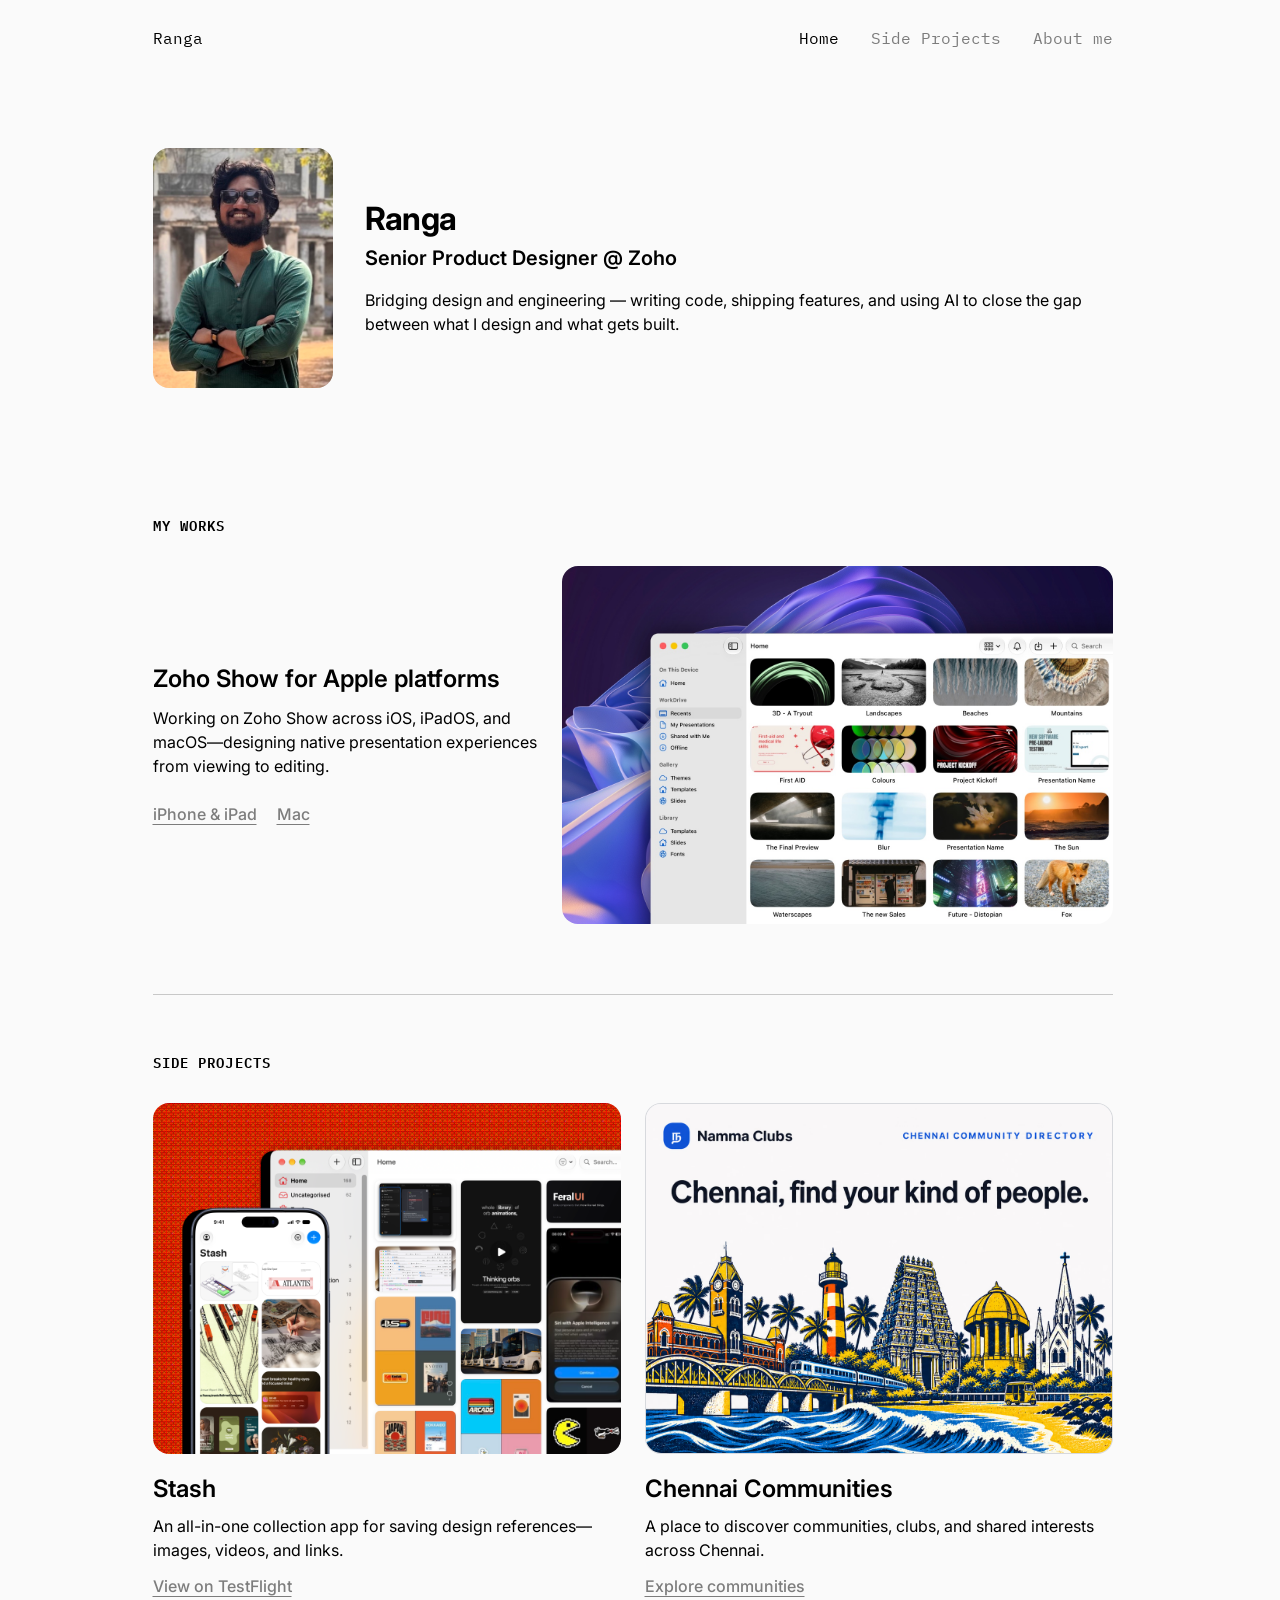
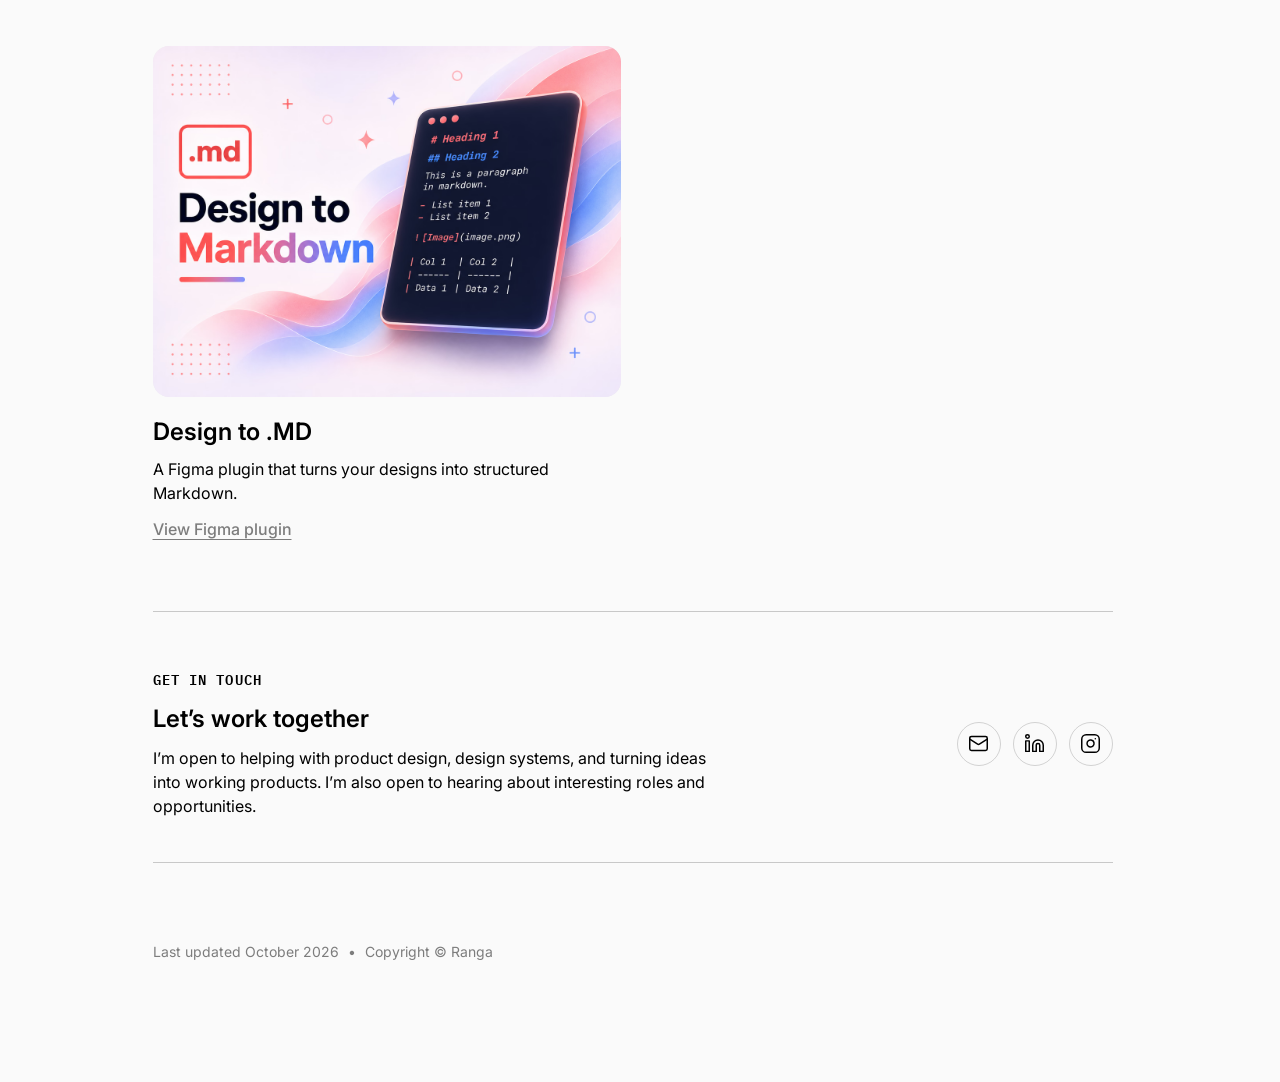
==== commit 7e3c5706: "Optimize side project images" ====
--- a/index.html
+++ b/index.html
@@ -185,7 +185,10 @@
 
         <a class="project-card" href="https://chennai-clubs.vercel.app" target="_blank" rel="noopener noreferrer">
           <span class="project-card-media project-card-media--chennai">
-            <img src="assets/images/chennai-communities-card.png" width="1448" height="1086" alt="Namma Clubs artwork inviting people in Chennai to find their kind of community">
+            <picture>
+              <source srcset="assets/images/chennai-communities-card.avif" type="image/avif">
+              <img src="assets/images/chennai-communities-card.png" width="1448" height="1086" alt="Namma Clubs artwork inviting people in Chennai to find their kind of community">
+            </picture>
           </span>
           <span class="project-card-copy">
             <span class="item-title">Chennai Communities</span>
@@ -196,7 +199,10 @@
 
         <a class="project-card" href="https://www.figma.com/community/plugin/1622264338067161068/design-to-markdown" target="_blank" rel="noopener noreferrer">
           <span class="project-card-media project-card-media--design-to-md">
-            <img src="assets/images/design-to-markdown-card.png" width="1448" height="1086" alt="Design to Markdown artwork showing a Markdown document with headings, text, image syntax, and a table">
+            <picture>
+              <source srcset="assets/images/design-to-markdown-card.avif" type="image/avif">
+              <img src="assets/images/design-to-markdown-card.png" width="1448" height="1086" alt="Design to Markdown artwork showing a Markdown document with headings, text, image syntax, and a table">
+            </picture>
           </span>
           <span class="project-card-copy">
             <span class="item-title">Design to .MD</span>
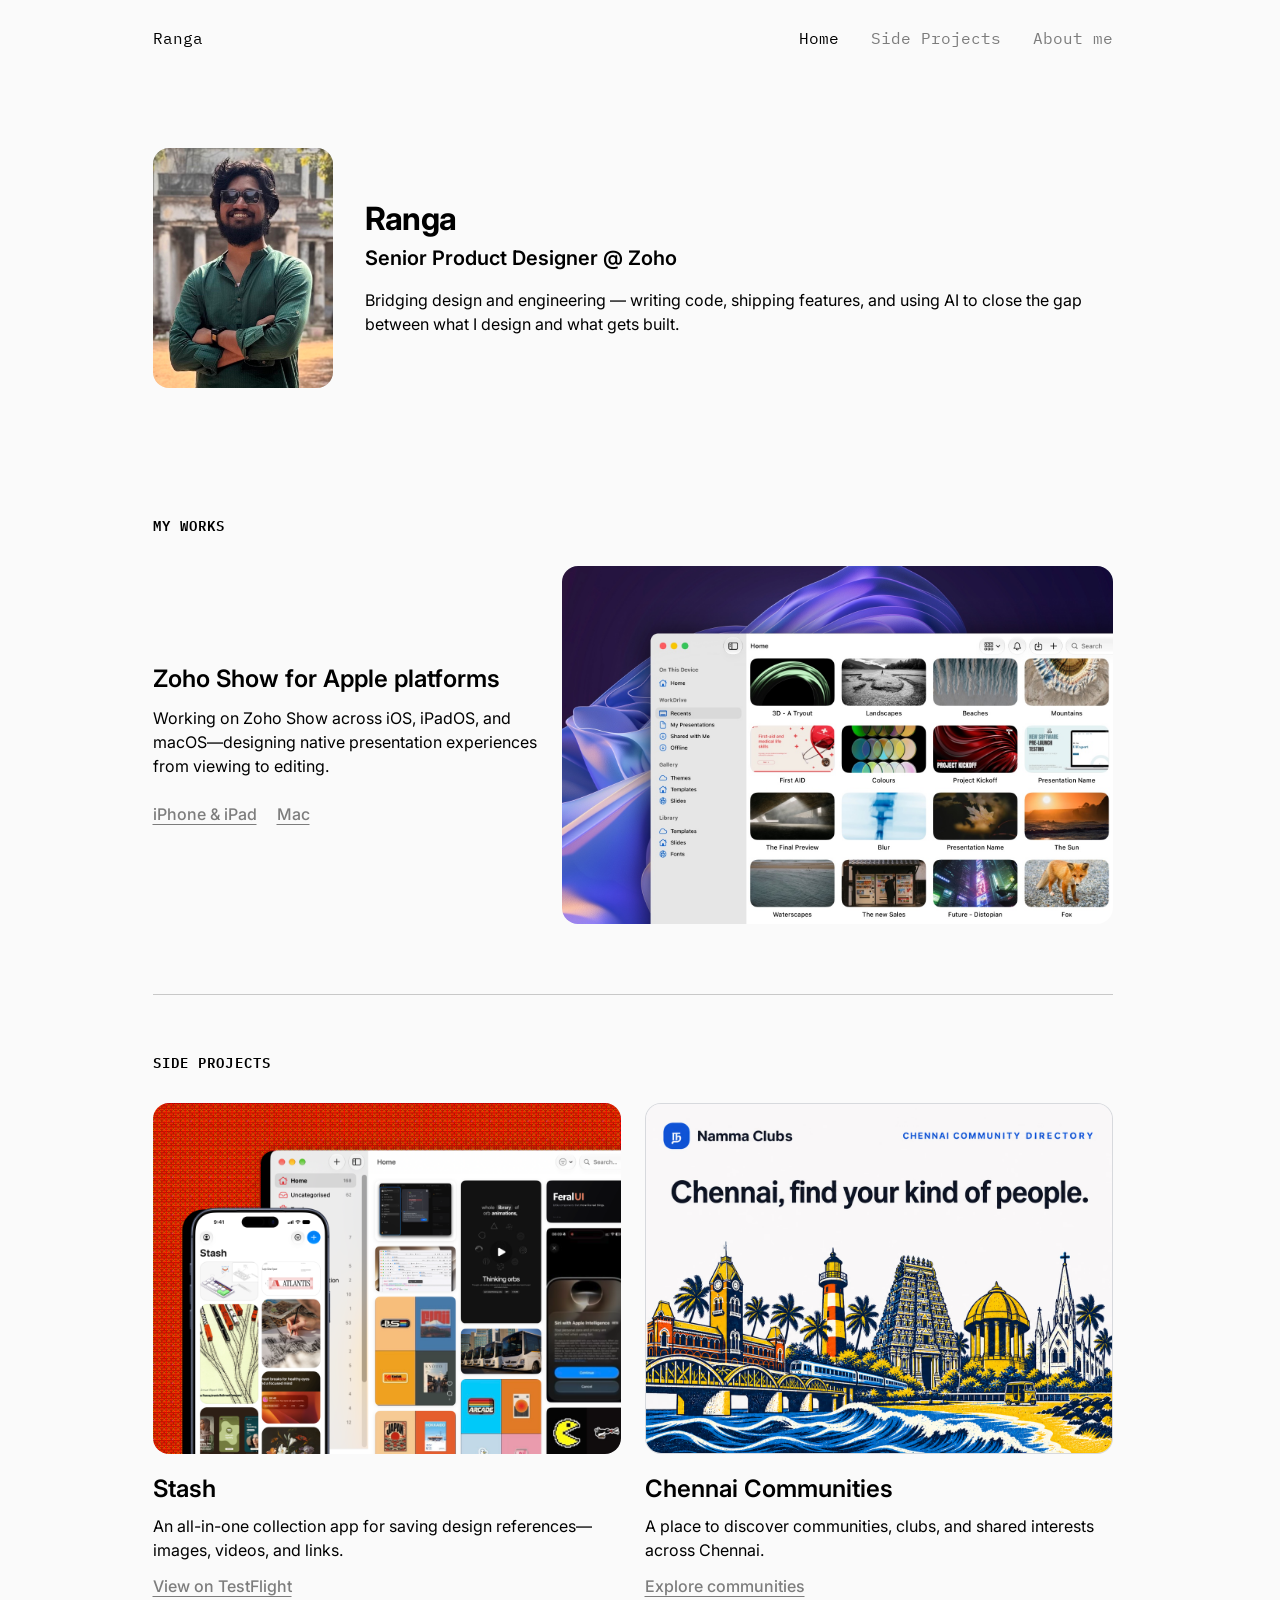
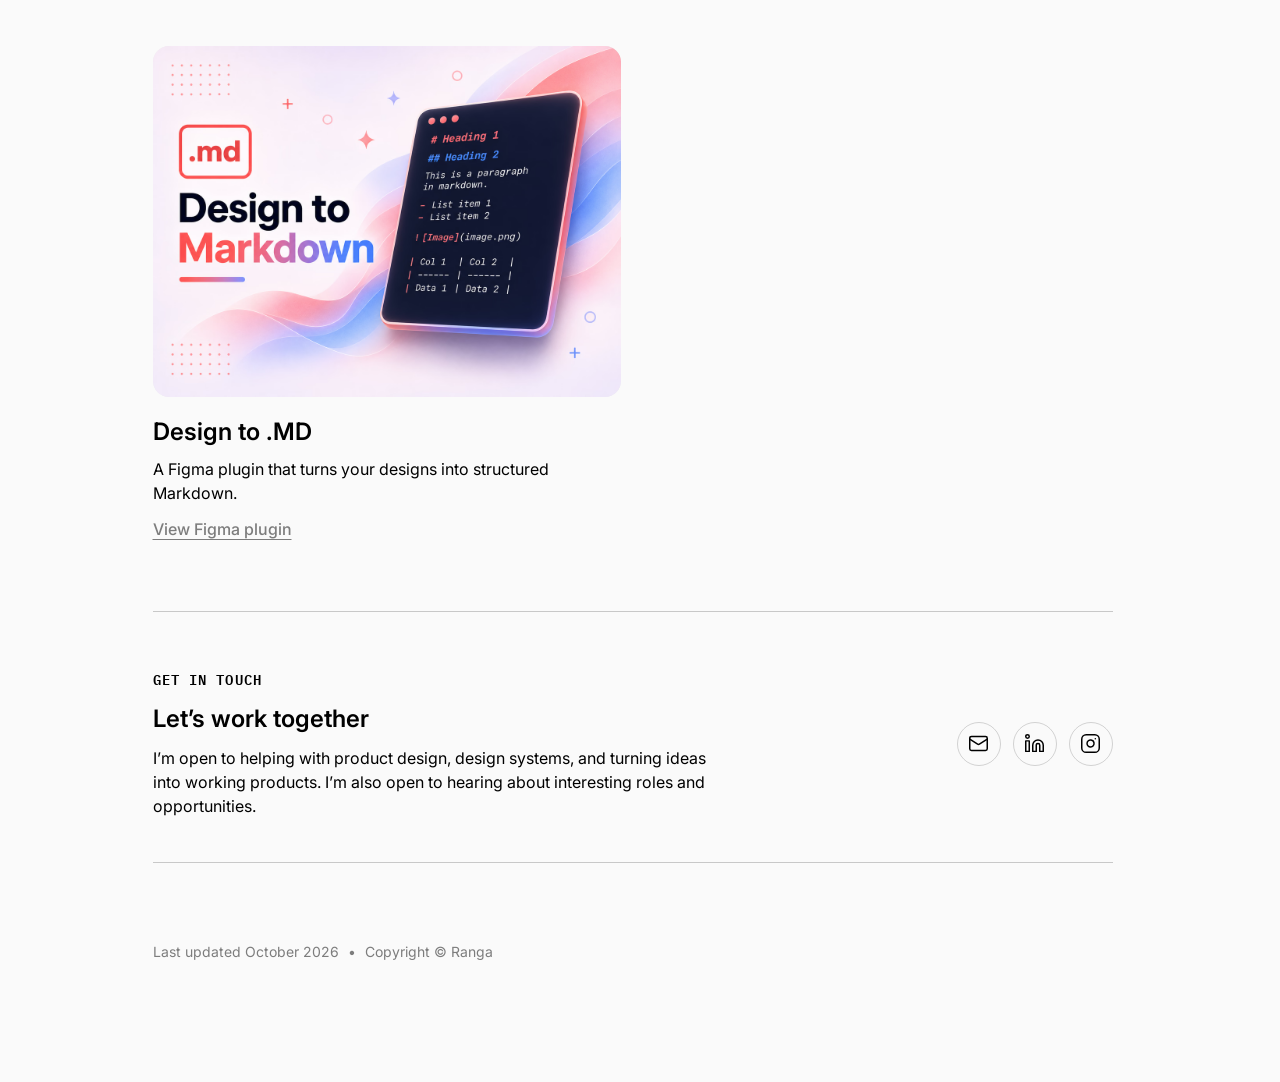
==== commit cbfae0ef: "Add structured data for selected work" ====
--- a/index.html
+++ b/index.html
@@ -64,6 +64,88 @@
             "@id": "https://rangarajan.design/#person"
           },
           "inLanguage": "en"
+        },
+        {
+          "@type": "ProfilePage",
+          "@id": "https://rangarajan.design/#portfolio",
+          "url": "https://rangarajan.design/",
+          "name": "Ranga — Product Designer × Builder",
+          "isPartOf": {
+            "@id": "https://rangarajan.design/#website"
+          },
+          "mainEntity": {
+            "@id": "https://rangarajan.design/#person"
+          },
+          "hasPart": {
+            "@id": "https://rangarajan.design/#selected-work"
+          },
+          "inLanguage": "en"
+        },
+        {
+          "@type": "ItemList",
+          "@id": "https://rangarajan.design/#selected-work",
+          "name": "Selected work and side projects",
+          "numberOfItems": 4,
+          "itemListElement": [
+            {
+              "@type": "ListItem",
+              "position": 1,
+              "item": {
+                "@type": "SoftwareApplication",
+                "name": "Zoho Show for Apple platforms",
+                "description": "Native presentation experiences for Zoho Show across iOS, iPadOS, and macOS, spanning presentation viewing and editing.",
+                "operatingSystem": "iOS, iPadOS, macOS",
+                "applicationCategory": "BusinessApplication",
+                "contributor": {
+                  "@id": "https://rangarajan.design/#person"
+                },
+                "url": "https://apps.apple.com/in/app/zoho-show-presentation-maker/id1309156447"
+              }
+            },
+            {
+              "@type": "ListItem",
+              "position": 2,
+              "item": {
+                "@type": "SoftwareApplication",
+                "name": "Stash",
+                "description": "An all-in-one collection app for saving design references, including images, videos, and links.",
+                "applicationCategory": "LifestyleApplication",
+                "creator": {
+                  "@id": "https://rangarajan.design/#person"
+                },
+                "url": "https://testflight.apple.com/join/StmCpgpn"
+              }
+            },
+            {
+              "@type": "ListItem",
+              "position": 3,
+              "item": {
+                "@type": "WebSite",
+                "name": "Chennai Communities",
+                "alternateName": "Namma Clubs",
+                "description": "A directory for discovering communities, clubs, and shared interests across Chennai.",
+                "creator": {
+                  "@id": "https://rangarajan.design/#person"
+                },
+                "url": "https://chennai-clubs.vercel.app/"
+              }
+            },
+            {
+              "@type": "ListItem",
+              "position": 4,
+              "item": {
+                "@type": "SoftwareApplication",
+                "name": "Design to .MD",
+                "description": "A Figma plugin that turns designs into structured Markdown.",
+                "applicationCategory": "DesignApplication",
+                "operatingSystem": "Figma",
+                "creator": {
+                  "@id": "https://rangarajan.design/#person"
+                },
+                "url": "https://www.figma.com/community/plugin/1622264338067161068/design-to-markdown"
+              }
+            }
+          ]
         }
       ]
     }
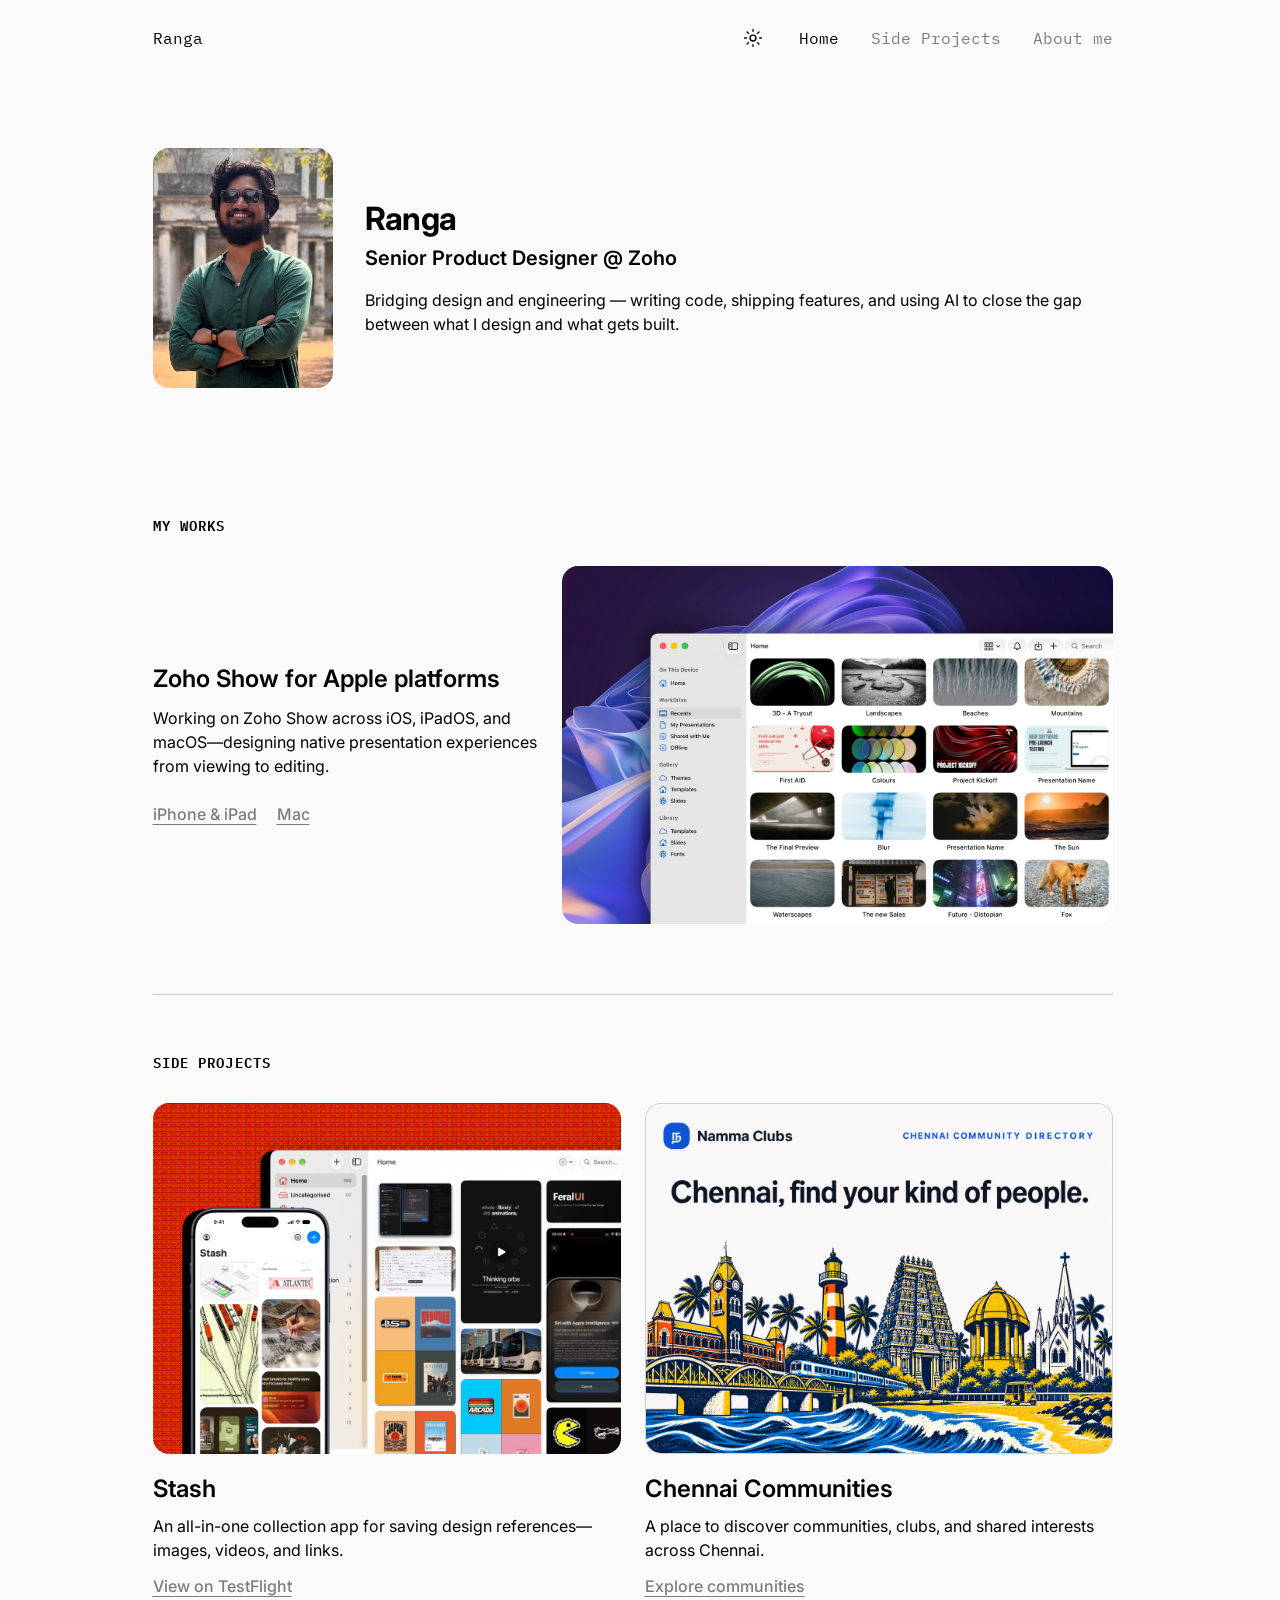
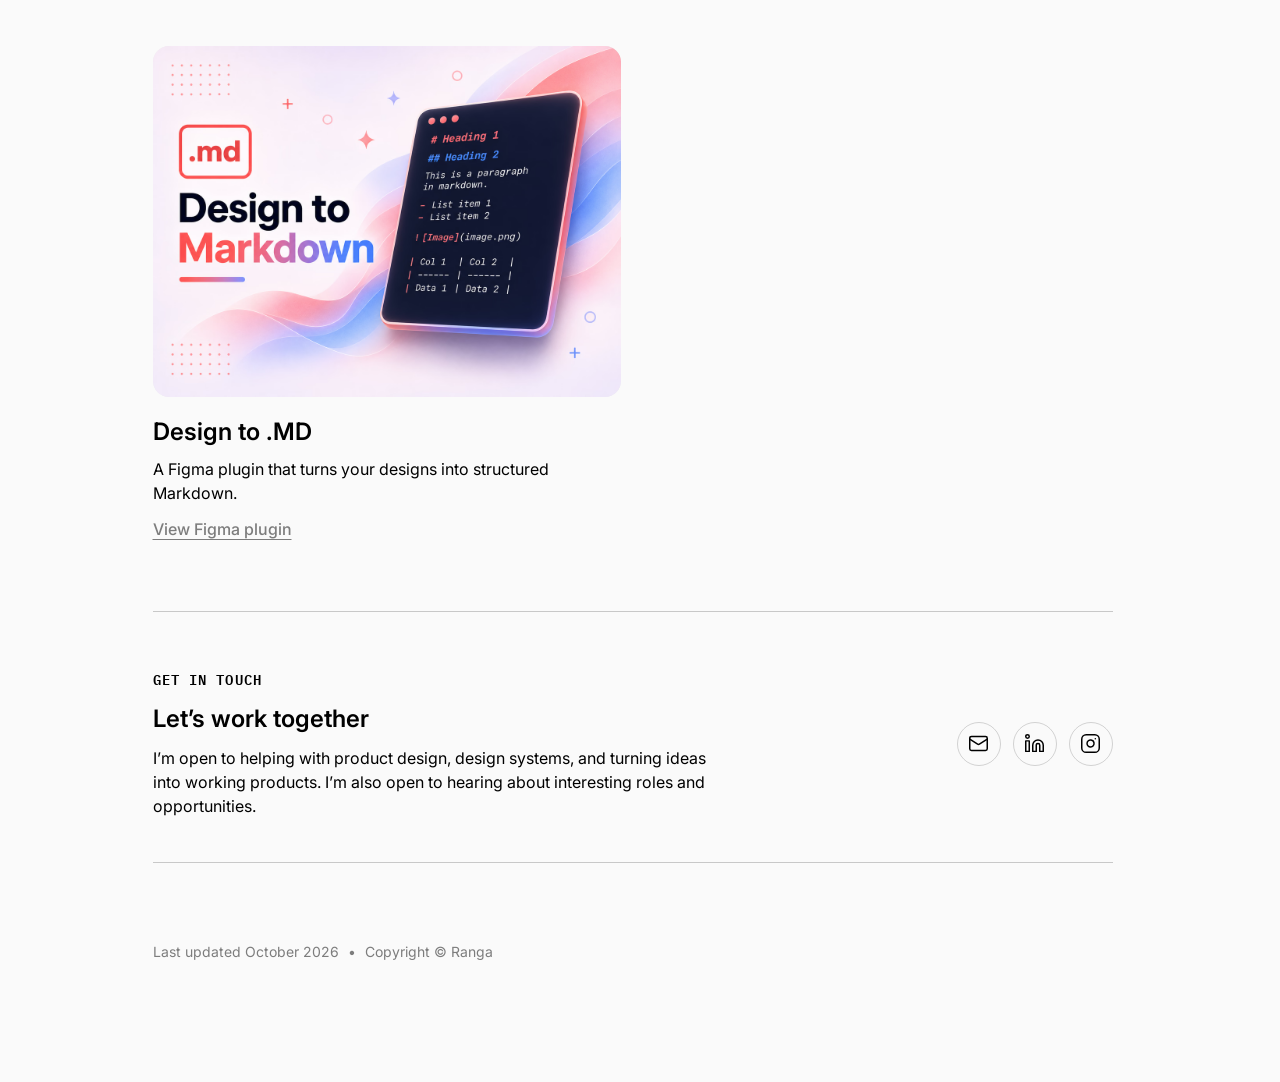
==== commit b199f977: "Add persistent light and dark themes" ====
--- a/index.html
+++ b/index.html
@@ -3,12 +3,12 @@
 <head>
   <meta charset="utf-8">
   <meta name="viewport" content="width=device-width, initial-scale=1">
-  <meta name="description" content="Ranga is a product designer and builder bridging design and engineering through code, shipped features, and AI.">
+  <meta name="description" content="Portfolio of Ranga, a product designer creating native experiences for iOS, iPadOS, and macOS at Zoho, alongside independent apps and design tools.">
   <meta name="theme-color" content="#FAFAFA">
   <link rel="icon" type="image/svg+xml" href="assets/favicon.svg">
   <link rel="canonical" href="https://rangarajan.design/">
-  <meta property="og:title" content="Ranga — Product Designer × Builder">
-  <meta property="og:description" content="Bridging design and engineering through code, shipped features, and AI.">
+  <meta property="og:title" content="Ranga — Product Designer for Apple Platforms">
+  <meta property="og:description" content="Native product design for iOS, iPadOS, and macOS at Zoho, plus independent apps and design tools.">
   <meta property="og:url" content="https://rangarajan.design/">
   <meta property="og:type" content="website">
   <meta property="og:site_name" content="Ranga">
@@ -17,8 +17,8 @@
   <meta property="og:image:height" content="630">
   <meta property="og:image:alt" content="Ranga — Product Designer × Builder">
   <meta name="twitter:card" content="summary_large_image">
-  <meta name="twitter:title" content="Ranga — Product Designer × Builder">
-  <meta name="twitter:description" content="Bridging design and engineering through code, shipped features, and AI.">
+  <meta name="twitter:title" content="Ranga — Product Designer for Apple Platforms">
+  <meta name="twitter:description" content="Native product design for iOS, iPadOS, and macOS at Zoho, plus independent apps and design tools.">
   <meta name="twitter:image" content="https://rangarajan.design/assets/images/social-preview.png">
   <meta name="twitter:image:alt" content="Ranga — Product Designer × Builder">
   <script type="application/ld+json">
@@ -150,12 +150,13 @@
       ]
     }
   </script>
-  <title>Ranga — Product Designer × Builder</title>
+  <title>Ranga — Product Designer for iOS, iPadOS &amp; macOS</title>
   <link rel="preconnect" href="https://fonts.googleapis.com">
   <link rel="preconnect" href="https://fonts.gstatic.com" crossorigin>
   <link href="https://fonts.googleapis.com/css2?family=IBM+Plex+Mono:wght@400;600&family=Inter:wght@400;500;600;700&display=swap" rel="stylesheet">
-  <link rel="stylesheet" href="css/style.css?v=20261008-tablet-width">
-  <script src="js/site-nav.js" defer></script>
+  <script src="js/theme-init.js"></script>
+  <link rel="stylesheet" href="css/style.css?v=20261112-dark-theme">
+  <script src="js/site-nav.js?v=20261112-dark-theme" defer></script>
 </head>
 <body class="home-page">
   <a class="skip-link" href="#main">Skip to content</a>
--- a/css/style.css
+++ b/css/style.css
@@ -6,11 +6,53 @@
   --muted: rgba(0, 0, 0, .5);
   --subtle: rgba(0, 0, 0, .5);
   --border: #d0d0d0;
+  --border-subtle: rgba(0, 0, 0, .16);
+  --border-section: rgba(0, 0, 0, .2);
+  --control-hover: rgba(0, 0, 0, .05);
+  --nav-surface: rgba(250, 250, 250, .98);
+  --nav-shadow: rgba(0, 0, 0, .12);
   --accent: #fe3100;
   --radius: 16px;
   --content-width: 40vw;
   --reading-width: 40vw;
   --ease: ease-out;
+  color-scheme: light;
+}
+
+:root[data-theme="dark"] {
+  --background: #101012;
+  --surface: #1b1b1f;
+  --elevated: #242429;
+  --text: #f4f3ef;
+  --muted: rgba(244, 243, 239, .64);
+  --subtle: rgba(244, 243, 239, .5);
+  --border: #3d3d43;
+  --border-subtle: rgba(244, 243, 239, .18);
+  --border-section: rgba(244, 243, 239, .22);
+  --control-hover: rgba(244, 243, 239, .08);
+  --nav-surface: rgba(24, 24, 27, .98);
+  --nav-shadow: rgba(0, 0, 0, .46);
+  --accent: #ff5a36;
+  color-scheme: dark;
+}
+
+@media (prefers-color-scheme: dark) {
+  :root:not([data-theme]) {
+    --background: #101012;
+    --surface: #1b1b1f;
+    --elevated: #242429;
+    --text: #f4f3ef;
+    --muted: rgba(244, 243, 239, .64);
+    --subtle: rgba(244, 243, 239, .5);
+    --border: #3d3d43;
+    --border-subtle: rgba(244, 243, 239, .18);
+    --border-section: rgba(244, 243, 239, .22);
+    --control-hover: rgba(244, 243, 239, .08);
+    --nav-surface: rgba(24, 24, 27, .98);
+    --nav-shadow: rgba(0, 0, 0, .46);
+    --accent: #ff5a36;
+    color-scheme: dark;
+  }
 }
 
 *, *::before, *::after { box-sizing: border-box; }
@@ -19,6 +61,8 @@
   overflow-y: scroll;
   scrollbar-gutter: stable;
 }
+html { scrollbar-color: var(--muted) var(--background); }
+::selection { background: var(--accent); color: #fff; }
 body {
   margin: 0;
   background: var(--background);
@@ -46,7 +90,7 @@
   height: 76px; display: flex; align-items: center; justify-content: space-between;
 }
 .brand { display: inline-flex; align-items: center; min-width: 44px; min-height: 44px; font-family: "IBM Plex Mono", SFMono-Regular, monospace; font-weight: 400; text-decoration: none; }
-.site-nav { display: flex; align-items: center; gap: 32px; }
+.site-nav { display: flex; align-items: center; gap: 32px; margin-left: 24px; }
 .site-nav a {
   display: inline-flex; align-items: center; min-height: 44px; opacity: .5;
   font-family: "IBM Plex Mono", SFMono-Regular, monospace; font-size: 16px; font-weight: 400;
@@ -54,6 +98,17 @@
 }
 .site-nav a:hover, .site-nav a:focus-visible, .site-nav a[aria-current="page"] { opacity: 1; }
 .nav-toggle { display: none; }
+.theme-toggle {
+  display: inline-grid; width: 44px; height: 44px; margin-left: auto; padding: 0; place-items: center;
+  border: 0; border-radius: 50%; background: transparent; color: var(--text); cursor: pointer;
+  transition: background 120ms var(--ease), color 120ms var(--ease);
+}
+.theme-toggle:hover { background: var(--control-hover); }
+.theme-icon { grid-area: 1 / 1; width: 20px; height: 20px; fill: none; stroke: currentColor; stroke-width: 1.7; stroke-linecap: round; stroke-linejoin: round; transition: opacity 160ms var(--ease), transform 220ms cubic-bezier(.22, 1, .36, 1); }
+.theme-icon--sun { opacity: 1; transform: none; }
+.theme-icon--moon { opacity: 0; transform: rotate(-20deg) scale(.72); }
+.theme-toggle[data-current-theme="dark"] .theme-icon--sun { opacity: 0; transform: rotate(30deg) scale(.72); }
+.theme-toggle[data-current-theme="dark"] .theme-icon--moon { opacity: 1; transform: none; }
 
 .intro { padding-top: 72px; padding-bottom: 64px; }
 .intro-profile { display: grid; grid-template-columns: minmax(160px, 180px) minmax(0, 1fr); gap: 32px; align-items: center; }
@@ -74,10 +129,11 @@
 .stash-feature-card {
   --cursor-x: 28%; --cursor-y: 40%;
   position: relative; min-height: 256px; overflow: hidden; padding: 24px;
-  border: 1px solid rgba(0, 0, 0, .05); border-radius: 30px; background: #fff;
+  border: 1px solid rgba(0, 0, 0, .05); border-radius: 30px; background: #fff; color: #111216;
   box-shadow: 0 10px 28px rgba(0, 0, 0, .15); isolation: isolate;
   transition: box-shadow 180ms var(--ease), transform 180ms var(--ease);
 }
+.stash-feature-card p, .stash-feature-card h2 { color: #111216; }
 .stash-feature-card:hover, .stash-feature-card:focus-within { box-shadow: 0 6px 18px rgba(0, 0, 0, .1); }
 .stash-feature-dots {
   position: absolute; z-index: -2; inset: 0; background: url("../assets/images/stash-card-dots.svg") center / cover no-repeat;
@@ -152,14 +208,14 @@
 .work-row[href] { transition: opacity 120ms var(--ease); }
 .work-row[href]:hover { opacity: .78; }
 
-.side-projects { margin-top: 70px; padding-top: 58px; border-top: 1px solid rgba(0,0,0,.2); }
+.side-projects { margin-top: 70px; padding-top: 58px; border-top: 1px solid var(--border-section); }
 .side-projects > .section-label { margin-bottom: 32px; }
 .project-grid { display: grid; grid-template-columns: repeat(2, minmax(0, 1fr)); gap: 48px 24px; }
 .project-card { display: flex; min-width: 0; flex-direction: column; gap: 20px; color: inherit; text-decoration: none; }
 .project-card-media { width: 100%; aspect-ratio: 16 / 11; background: linear-gradient(135deg, #e1e1e1 50%, #ededed 50%); }
 .project-card-media--stash { display: block; aspect-ratio: 4 / 3; overflow: hidden; border-radius: var(--radius); background: var(--accent); }
 .project-card-media--design-to-md { display: block; aspect-ratio: 4 / 3; overflow: hidden; border-radius: var(--radius); background: var(--surface); }
-.project-card-media--chennai { display: block; aspect-ratio: 4 / 3; overflow: hidden; border: 1px solid rgba(0, 0, 0, .12); border-radius: var(--radius); background: #f5f7fb; }
+.project-card-media--chennai { display: block; aspect-ratio: 4 / 3; overflow: hidden; border: 1px solid var(--border-subtle); border-radius: var(--radius); background: #f5f7fb; }
 .project-card-media--stash img, .project-card-media--design-to-md img, .project-card-media--chennai img { width: 100%; height: 100%; object-fit: cover; }
 .project-card-media--chennai img { object-position: center bottom; }
 .project-card-copy { display: flex; flex-direction: column; align-items: flex-start; gap: 10px; }
@@ -170,7 +226,7 @@
 .media-placeholder--accent { background: var(--accent); }
 .media-placeholder--dark { background: #242424; color: #ddd; }
 
-.home-contact { display: flex; justify-content: space-between; align-items: center; gap: 48px; margin-top: 70px; padding-top: 58px; border-top: 1px solid rgba(0,0,0,.2); }
+.home-contact { display: flex; justify-content: space-between; align-items: center; gap: 48px; margin-top: 70px; padding-top: 58px; border-top: 1px solid var(--border-section); }
 .home-contact-copy { max-width: 560px; }
 .home-contact-copy .section-label { margin: 0 0 16px; }
 .home-contact-copy h2 { margin: 0; font-size: 24px; font-weight: 600; line-height: 1.25; }
@@ -178,7 +234,7 @@
 .home-contact nav { display: flex; align-items: center; gap: 12px; }
 .home-contact .contact-icon {
   display: inline-grid; width: 44px; height: 44px; place-items: center;
-  border: 1px solid rgba(0,0,0,.16); border-radius: 50%; color: var(--text);
+  border: 1px solid var(--border-subtle); border-radius: 50%; color: var(--text);
   text-decoration: none; transition: color 120ms var(--ease), border-color 120ms var(--ease), background 120ms var(--ease);
 }
 .home-contact .contact-icon svg { width: 21px; height: 21px; fill: none; stroke: currentColor; stroke-width: 1.7; stroke-linecap: round; stroke-linejoin: round; }
@@ -193,7 +249,7 @@
 .about-intro h1 { max-width: 560px; margin: 0; font-size: 32px; font-weight: 700; line-height: 1.2; letter-spacing: -.02em; }
 .about-copy { display: grid; gap: 12px; margin-top: 24px; }
 .about-copy p, .about-section > p { margin: 0; font-size: 16px; font-weight: 400; line-height: 1.6; }
-.about-section { margin-top: 72px; padding-top: 40px; border-top: 1px solid rgba(0, 0, 0, .16); }
+.about-section { margin-top: 72px; padding-top: 40px; border-top: 1px solid var(--border-subtle); }
 .about-section > .section-label { margin-bottom: 18px; }
 .inspiration-logos {
   --brand-symbol-max-height: 38px;
@@ -211,6 +267,10 @@
 .inspiration-logo { display: block; width: auto; height: var(--brand-wordmark-max-height); max-width: var(--brand-wordmark-max-width); max-height: var(--brand-wordmark-max-height); overflow: visible; object-fit: contain; }
 .inspiration-logo--symbol { width: var(--brand-symbol-max-height); height: var(--brand-symbol-max-height); max-width: var(--brand-symbol-max-height); max-height: var(--brand-symbol-max-height); }
 .inspiration-logo--apple { fill: var(--text); }
+:root[data-theme="dark"] .inspiration-logo--fujifilm { filter: grayscale(1) invert(1) brightness(1.8); }
+@media (prefers-color-scheme: dark) {
+  :root:not([data-theme]) .inspiration-logo--fujifilm { filter: grayscale(1) invert(1) brightness(1.8); }
+}
 .inspiration-logo--muji rect { fill: #7f0019; }
 .inspiration-logo--muji text {
   fill: #fff;
@@ -256,7 +316,7 @@
 .about-contact nav { display: flex; flex-wrap: wrap; gap: 24px; margin-top: 24px; }
 .about-contact .contact-icon {
   display: inline-grid; width: 44px; height: 44px; place-items: center;
-  border: 1px solid rgba(0, 0, 0, .16); border-radius: 50%; color: var(--text);
+  border: 1px solid var(--border-subtle); border-radius: 50%; color: var(--text);
   transition: color 120ms var(--ease), border-color 120ms var(--ease), background 120ms var(--ease);
 }
 .about-contact .contact-icon svg { width: 21px; height: 21px; fill: none; stroke: currentColor; stroke-width: 1.7; stroke-linecap: round; stroke-linejoin: round; }
@@ -264,7 +324,7 @@
 
 .contact-footer {
   display: block;
-  margin-top: 44px; padding: 78px 0 120px; border-top: 1px solid rgba(0,0,0,.2);
+  margin-top: 44px; padding: 78px 0 120px; border-top: 1px solid var(--border-section);
   font-size: 16px; font-weight: 400; line-height: 1.5;
 }
 .contact-footer p { margin: 0; }
@@ -284,28 +344,28 @@
 .case-intro h1 { margin: 0; font-size: 32px; font-weight: 700; line-height: 1.2; letter-spacing: -.02em; }
 .case-lede { max-width: 740px; margin: 16px auto 0; color: var(--text); font-size: 24px; font-weight: 600; line-height: 1.3; letter-spacing: -.01em; }
 .case-summary { max-width: 600px; margin: 16px auto 0; color: var(--text); font-size: 16px; font-weight: 400; line-height: 1.5; }
-.case-mac-image { width: 100%; margin-top: 48px; overflow: hidden; border: 1px solid rgba(0,0,0,.16); border-radius: var(--radius); background: #fff; }
+.case-mac-image { width: 100%; margin-top: 48px; overflow: hidden; border: 1px solid var(--border-subtle); border-radius: var(--radius); background: #fff; }
 .case-mac-image img { display: block; width: 100%; height: auto; }
 .wip-notice {
   display: grid; grid-template-columns: minmax(0, 4fr) minmax(0, 6fr); gap: 48px;
-  margin-top: 48px; padding-top: 32px; border-top: 1px solid rgba(0,0,0,.2);
+  margin-top: 48px; padding-top: 32px; border-top: 1px solid var(--border-section);
 }
 .wip-notice h2 { margin: 0; font-size: 24px; font-weight: 600; line-height: 1.25; }
 .wip-notice p { margin: 0; font-size: 16px; font-weight: 400; line-height: 1.5; }
 .mac-case .case-intro { max-width: 720px; margin-inline: auto; }
 .mac-case h2 { margin: 0; font-size: 24px; font-weight: 600; line-height: 1.25; letter-spacing: -.01em; }
 .mac-case section p { margin: 12px 0 0; font-size: 16px; font-weight: 400; line-height: 1.5; }
-.mac-facts { display: grid; grid-template-columns: 1.35fr 1.5fr .8fr .65fr 1.35fr; gap: 24px; margin: 48px 0 0; padding: 24px 0; border-block: 1px solid rgba(0,0,0,.2); }
+.mac-facts { display: grid; grid-template-columns: 1.35fr 1.5fr .8fr .65fr 1.35fr; gap: 24px; margin: 48px 0 0; padding: 24px 0; border-block: 1px solid var(--border-section); }
 .mac-facts div { min-width: 0; }
 .mac-facts dt { margin: 0 0 8px; color: var(--muted); font-family: "IBM Plex Mono", SFMono-Regular, monospace; font-size: 14px; font-weight: 600; line-height: 1.25; letter-spacing: .04em; text-transform: uppercase; }
 .mac-facts dd { margin: 0; font-size: 16px; font-weight: 400; line-height: 1.5; }
-.mac-overview { display: grid; grid-template-columns: repeat(2, minmax(0, 1fr)); gap: 64px; margin-top: 72px; padding-top: 32px; border-top: 1px solid rgba(0,0,0,.2); }
+.mac-overview { display: grid; grid-template-columns: repeat(2, minmax(0, 1fr)); gap: 64px; margin-top: 72px; padding-top: 32px; border-top: 1px solid var(--border-section); }
 .mac-statement { display: grid; grid-template-columns: 5fr 7fr; gap: 48px; margin-top: 80px; }
 .mac-statement p { margin-top: 0 !important; font-size: 24px !important; font-weight: 600 !important; line-height: 1.35 !important; }
 .mac-feature-tabs { margin-top: 80px; }
 .mac-feature-tabs-intro { display: grid; grid-template-columns: 5fr 7fr; gap: 48px; }
 .mac-feature-tabs-intro p { margin-top: 0 !important; }
-.mac-tab-bar { position: sticky; z-index: 4; top: 0; display: flex; justify-content: center; gap: 32px; margin-top: 48px; padding: 16px 0 0; border-bottom: 1px solid rgba(0,0,0,.2); background: var(--background); }
+.mac-tab-bar { position: sticky; z-index: 4; top: 0; display: flex; justify-content: center; gap: 32px; margin-top: 48px; padding: 16px 0 0; border-bottom: 1px solid var(--border-section); background: var(--background); }
 .mac-tab-bar button { min-height: 44px; padding: 0 0 12px; border: 0; border-bottom: 2px solid transparent; background: transparent; color: var(--muted); cursor: pointer; font-size: 16px; font-weight: 500; transition: color 120ms var(--ease), border-color 120ms var(--ease); }
 .mac-tab-bar button:hover { color: var(--text); }
 .mac-tab-bar button[aria-selected="true"] { border-bottom-color: var(--accent); color: var(--text); }
@@ -316,10 +376,10 @@
 .mac-iterations { margin-top: 48px; }
 .mac-iterations h4, .mac-media-next h4 { margin: 0; font-size: 20px; font-weight: 600; line-height: 1.4; }
 .mac-iterations ol { display: grid; grid-template-columns: repeat(3, minmax(0, 1fr)); gap: 24px; margin: 24px 0 0; padding: 0; list-style: none; }
-.mac-iterations li { display: flex; flex-direction: column; gap: 8px; padding-top: 16px; border-top: 1px solid rgba(0,0,0,.2); }
+.mac-iterations li { display: flex; flex-direction: column; gap: 8px; padding-top: 16px; border-top: 1px solid var(--border-section); }
 .mac-iterations strong { font-size: 16px; font-weight: 600; line-height: 1.5; }
 .mac-iterations span { color: var(--text); font-size: 16px; line-height: 1.5; }
-.mac-media-next { display: grid; grid-template-columns: 5fr 7fr; gap: 48px; margin-top: 48px; padding-top: 24px; border-top: 1px solid rgba(0,0,0,.2); }
+.mac-media-next { display: grid; grid-template-columns: 5fr 7fr; gap: 48px; margin-top: 48px; padding-top: 24px; border-top: 1px solid var(--border-section); }
 .mac-media-next p { margin: 0 !important; font-size: 16px; line-height: 1.5; }
 .mac-media-next p + p { margin-top: 12px !important; }
 .mac-tab-gallery { display: grid; grid-template-columns: repeat(2, minmax(0, 1fr)); gap: 24px; margin-top: 40px; }
@@ -334,12 +394,12 @@
 .mac-tab-gallery figure:first-child .mac-tab-placeholder { aspect-ratio: 16 / 7; }
 .mac-tab-placeholder span { position: absolute; right: 16px; bottom: 14px; font-family: "IBM Plex Mono", SFMono-Regular, monospace; font-size: 14px; font-weight: 600; line-height: 1.25; letter-spacing: .04em; text-transform: uppercase; }
 .mac-tab-gallery figcaption { margin-top: 10px; color: var(--muted); font-size: 14px; line-height: 1.5; }
-.mac-closing { display: grid; grid-template-columns: 5fr 7fr; gap: 64px; margin-top: 80px; padding-top: 32px; border-top: 1px solid rgba(0,0,0,.2); }
+.mac-closing { display: grid; grid-template-columns: 5fr 7fr; gap: 64px; margin-top: 80px; padding-top: 32px; border-top: 1px solid var(--border-section); }
 .mac-closing blockquote { margin: 0; }
 .mac-closing blockquote p { margin-top: 0; font-size: 24px; font-weight: 600; line-height: 1.35; letter-spacing: -.01em; }
-.mac-challenges { margin-top: 80px; padding-top: 32px; border-top: 1px solid rgba(0,0,0,.2); }
+.mac-challenges { margin-top: 80px; padding-top: 32px; border-top: 1px solid var(--border-section); }
 .mac-challenges h2 { margin: 0; }
-.mac-beyond { display: grid; grid-template-columns: 5fr 7fr; gap: 64px; margin-top: 80px; padding-top: 32px; border-top: 1px solid rgba(0,0,0,.2); }
+.mac-beyond { display: grid; grid-template-columns: 5fr 7fr; gap: 64px; margin-top: 80px; padding-top: 32px; border-top: 1px solid var(--border-section); }
 .mac-beyond h2, .mac-beyond p { margin-top: 0; }
 .mac-beyond p + p { margin-top: 16px; }
 .case-hero { aspect-ratio: 672 / 335; margin-top: 64px; background: linear-gradient(145deg, #dedede, #f2f2f2); }
@@ -350,7 +410,7 @@
 .case-flow { margin-top: 112px; }
 .case-flow h2 { max-width: 520px; }
 .case-flow ol { display: grid; grid-template-columns: repeat(3, 1fr); gap: 24px; margin: 40px 0 0; padding: 0; list-style: none; }
-.case-flow li { display: flex; flex-direction: column; gap: 8px; padding-top: 16px; border-top: 1px solid rgba(0,0,0,.2); }
+.case-flow li { display: flex; flex-direction: column; gap: 8px; padding-top: 16px; border-top: 1px solid var(--border-section); }
 .case-flow li strong { font-size: 20px; font-weight: 600; line-height: 1.4; }
 .case-flow li > span:last-child { font-size: 16px; line-height: 1.5; }
 .flow-index { color: var(--muted); font-family: "IBM Plex Mono", SFMono-Regular, monospace; font-size: 14px; font-weight: 600; }
@@ -373,7 +433,7 @@
     display: inline-grid; width: 44px; height: 44px; padding: 0; place-items: center;
     border: 0; border-radius: 50%; background: transparent; color: var(--text); cursor: pointer;
   }
-  .nav-toggle:hover { background: rgba(0, 0, 0, .05); }
+  .nav-toggle:hover { background: var(--control-hover); }
   .nav-icon { grid-area: 1 / 1; width: 22px; height: 22px; fill: none; stroke: currentColor; stroke-width: 1.8; stroke-linecap: round; transition: opacity 140ms var(--ease), transform 140ms var(--ease); }
   .nav-icon--close { opacity: 0; transform: rotate(-45deg) scale(.75); }
   .nav-toggle[aria-expanded="true"] .nav-icon--menu { opacity: 0; transform: rotate(45deg) scale(.75); }
@@ -381,14 +441,14 @@
   .site-nav {
     position: absolute; top: 68px; left: 0; display: flex; width: 100%; padding: 8px;
     flex-direction: column; align-items: stretch; gap: 0; overflow: hidden;
-    border: 1px solid rgba(0, 0, 0, .1); border-radius: 14px; background: rgba(250, 250, 250, .98);
-    box-shadow: 0 16px 36px rgba(0, 0, 0, .12); opacity: 0; visibility: hidden;
+    border: 1px solid var(--border-subtle); border-radius: 14px; background: var(--nav-surface);
+    box-shadow: 0 16px 36px var(--nav-shadow); opacity: 0; visibility: hidden;
     transform: translateY(-8px); pointer-events: none;
     transition: opacity 140ms var(--ease), visibility 140ms var(--ease), transform 140ms var(--ease);
   }
   .site-header.nav-open .site-nav { opacity: 1; visibility: visible; transform: none; pointer-events: auto; }
   .site-nav a { width: 100%; min-height: 48px; padding: 0 12px; border-radius: 10px; }
-  .site-nav a:hover, .site-nav a:focus-visible { background: rgba(0, 0, 0, .05); }
+  .site-nav a:hover, .site-nav a:focus-visible { background: var(--control-hover); }
   .intro { padding-top: 40px; padding-bottom: 56px; }
   .intro-profile { grid-template-columns: 1fr; gap: 20px; align-items: start; }
   .portrait { width: 96px; }
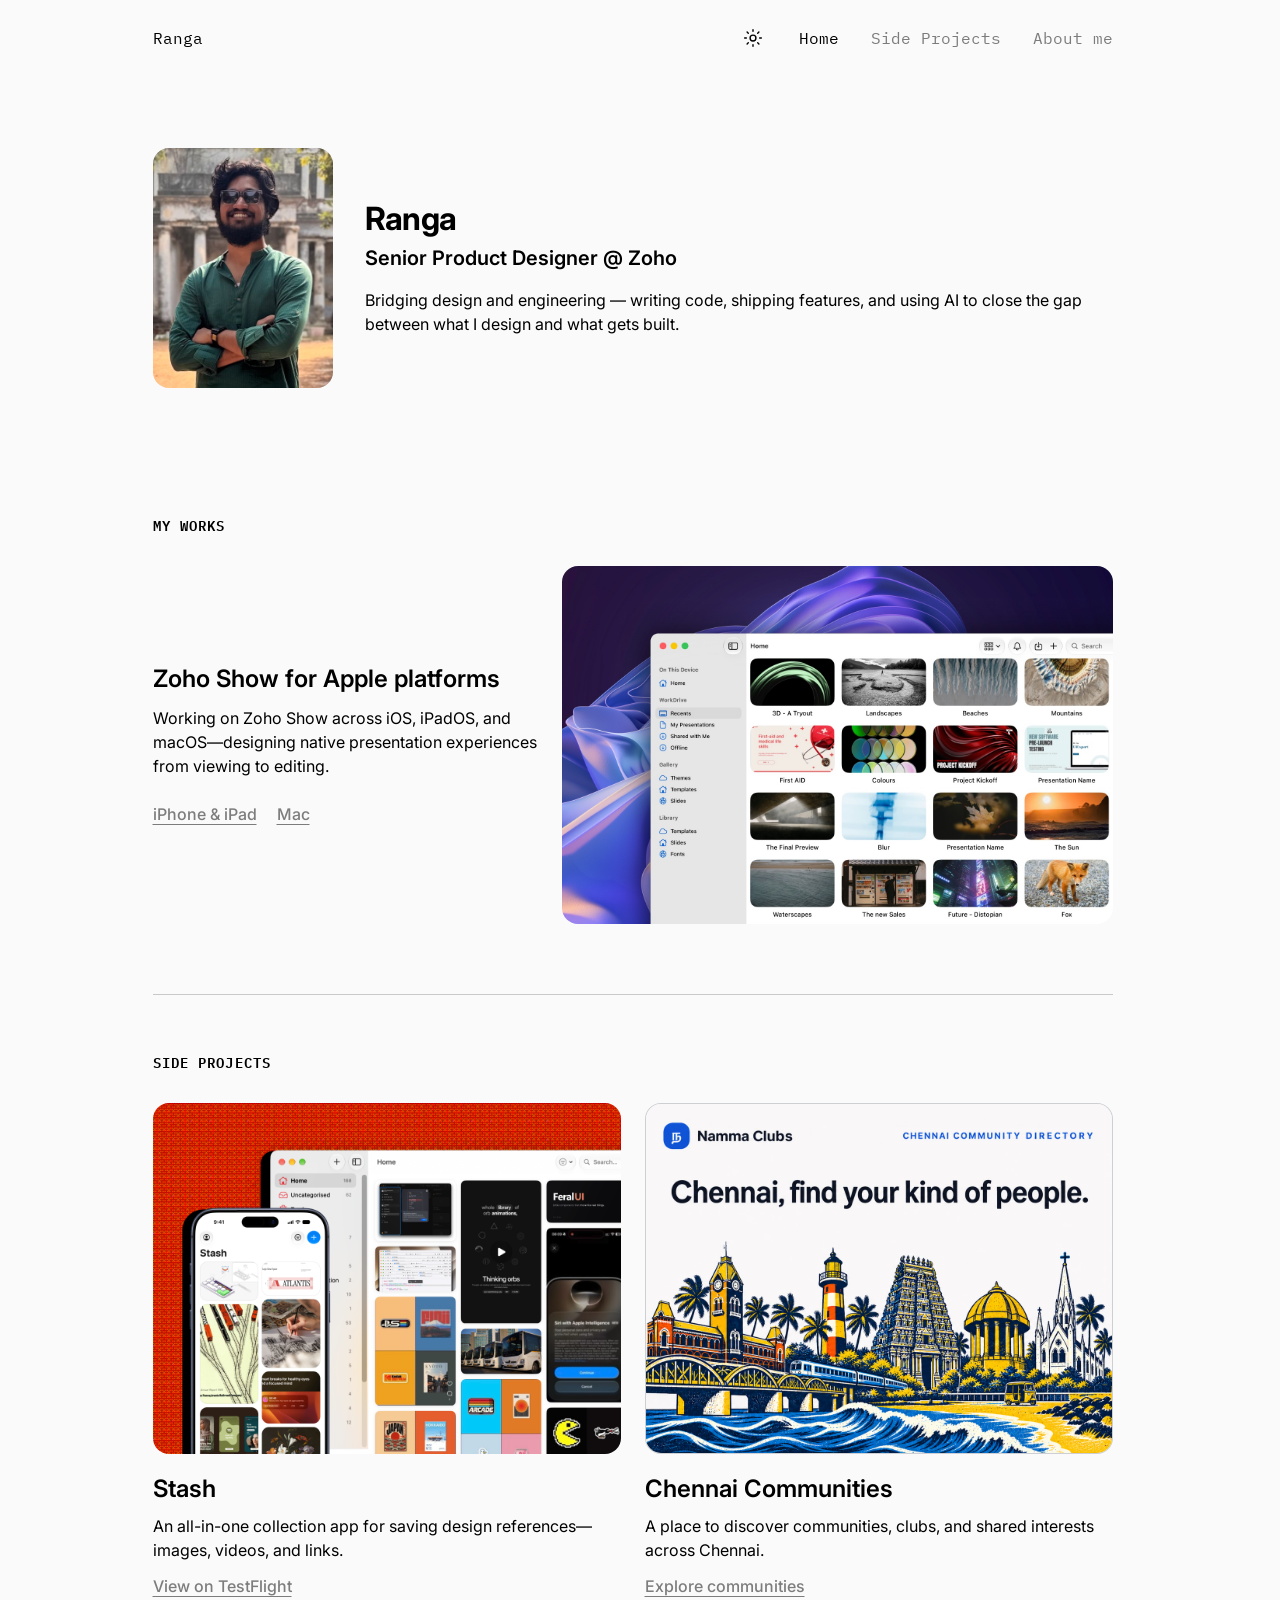
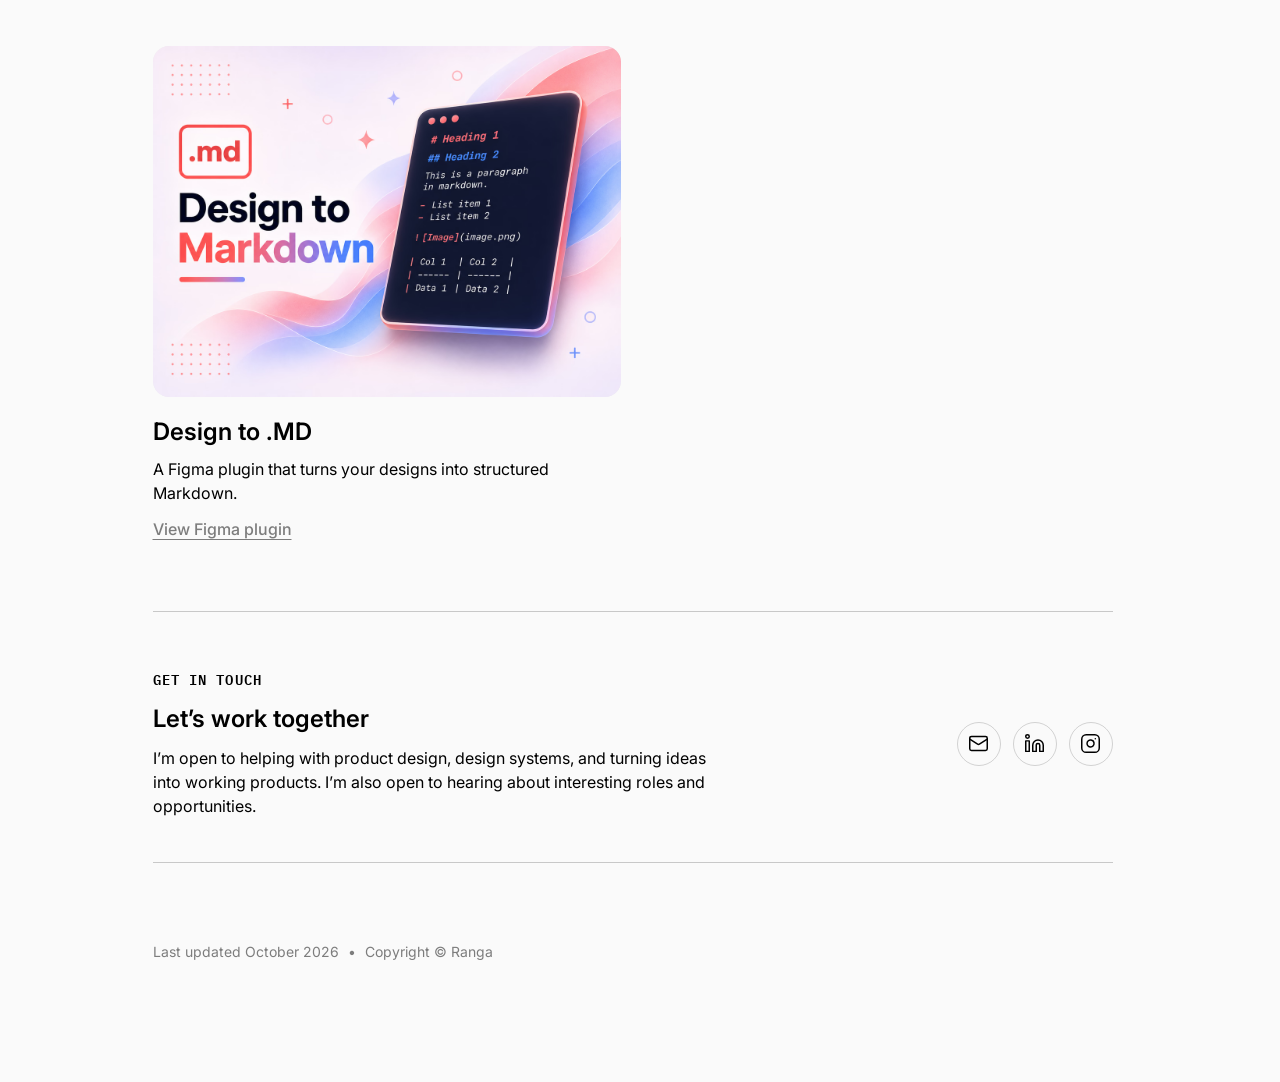
==== commit afbe31f3: "Update portfolio title" ====
--- a/index.html
+++ b/index.html
@@ -7,7 +7,7 @@
   <meta name="theme-color" content="#FAFAFA">
   <link rel="icon" type="image/svg+xml" href="assets/favicon.svg">
   <link rel="canonical" href="https://rangarajan.design/">
-  <meta property="og:title" content="Ranga — Product Designer for Apple Platforms">
+  <meta property="og:title" content="Ranga - Product Designer at Zoho">
   <meta property="og:description" content="Native product design for iOS, iPadOS, and macOS at Zoho, plus independent apps and design tools.">
   <meta property="og:url" content="https://rangarajan.design/">
   <meta property="og:type" content="website">
@@ -15,12 +15,12 @@
   <meta property="og:image" content="https://rangarajan.design/assets/images/social-preview.png">
   <meta property="og:image:width" content="1200">
   <meta property="og:image:height" content="630">
-  <meta property="og:image:alt" content="Ranga — Product Designer × Builder">
+  <meta property="og:image:alt" content="Ranga - Product Designer at Zoho">
   <meta name="twitter:card" content="summary_large_image">
-  <meta name="twitter:title" content="Ranga — Product Designer for Apple Platforms">
+  <meta name="twitter:title" content="Ranga - Product Designer at Zoho">
   <meta name="twitter:description" content="Native product design for iOS, iPadOS, and macOS at Zoho, plus independent apps and design tools.">
   <meta name="twitter:image" content="https://rangarajan.design/assets/images/social-preview.png">
-  <meta name="twitter:image:alt" content="Ranga — Product Designer × Builder">
+  <meta name="twitter:image:alt" content="Ranga - Product Designer at Zoho">
   <script type="application/ld+json">
     {
       "@context": "https://schema.org",
@@ -58,7 +58,7 @@
           "@type": "WebSite",
           "@id": "https://rangarajan.design/#website",
           "url": "https://rangarajan.design/",
-          "name": "Ranga — Product Designer × Builder",
+          "name": "Ranga - Product Designer at Zoho",
           "description": "The portfolio of Ranga, a product designer and builder bridging design and engineering through code, shipped features, and AI.",
           "author": {
             "@id": "https://rangarajan.design/#person"
@@ -69,7 +69,7 @@
           "@type": "ProfilePage",
           "@id": "https://rangarajan.design/#portfolio",
           "url": "https://rangarajan.design/",
-          "name": "Ranga — Product Designer × Builder",
+          "name": "Ranga - Product Designer at Zoho",
           "isPartOf": {
             "@id": "https://rangarajan.design/#website"
           },
@@ -150,7 +150,7 @@
       ]
     }
   </script>
-  <title>Ranga — Product Designer for iOS, iPadOS &amp; macOS</title>
+  <title>Ranga - Product Designer at Zoho</title>
   <link rel="preconnect" href="https://fonts.googleapis.com">
   <link rel="preconnect" href="https://fonts.gstatic.com" crossorigin>
   <link href="https://fonts.googleapis.com/css2?family=IBM+Plex+Mono:wght@400;600&family=Inter:wght@400;500;600;700&display=swap" rel="stylesheet">
